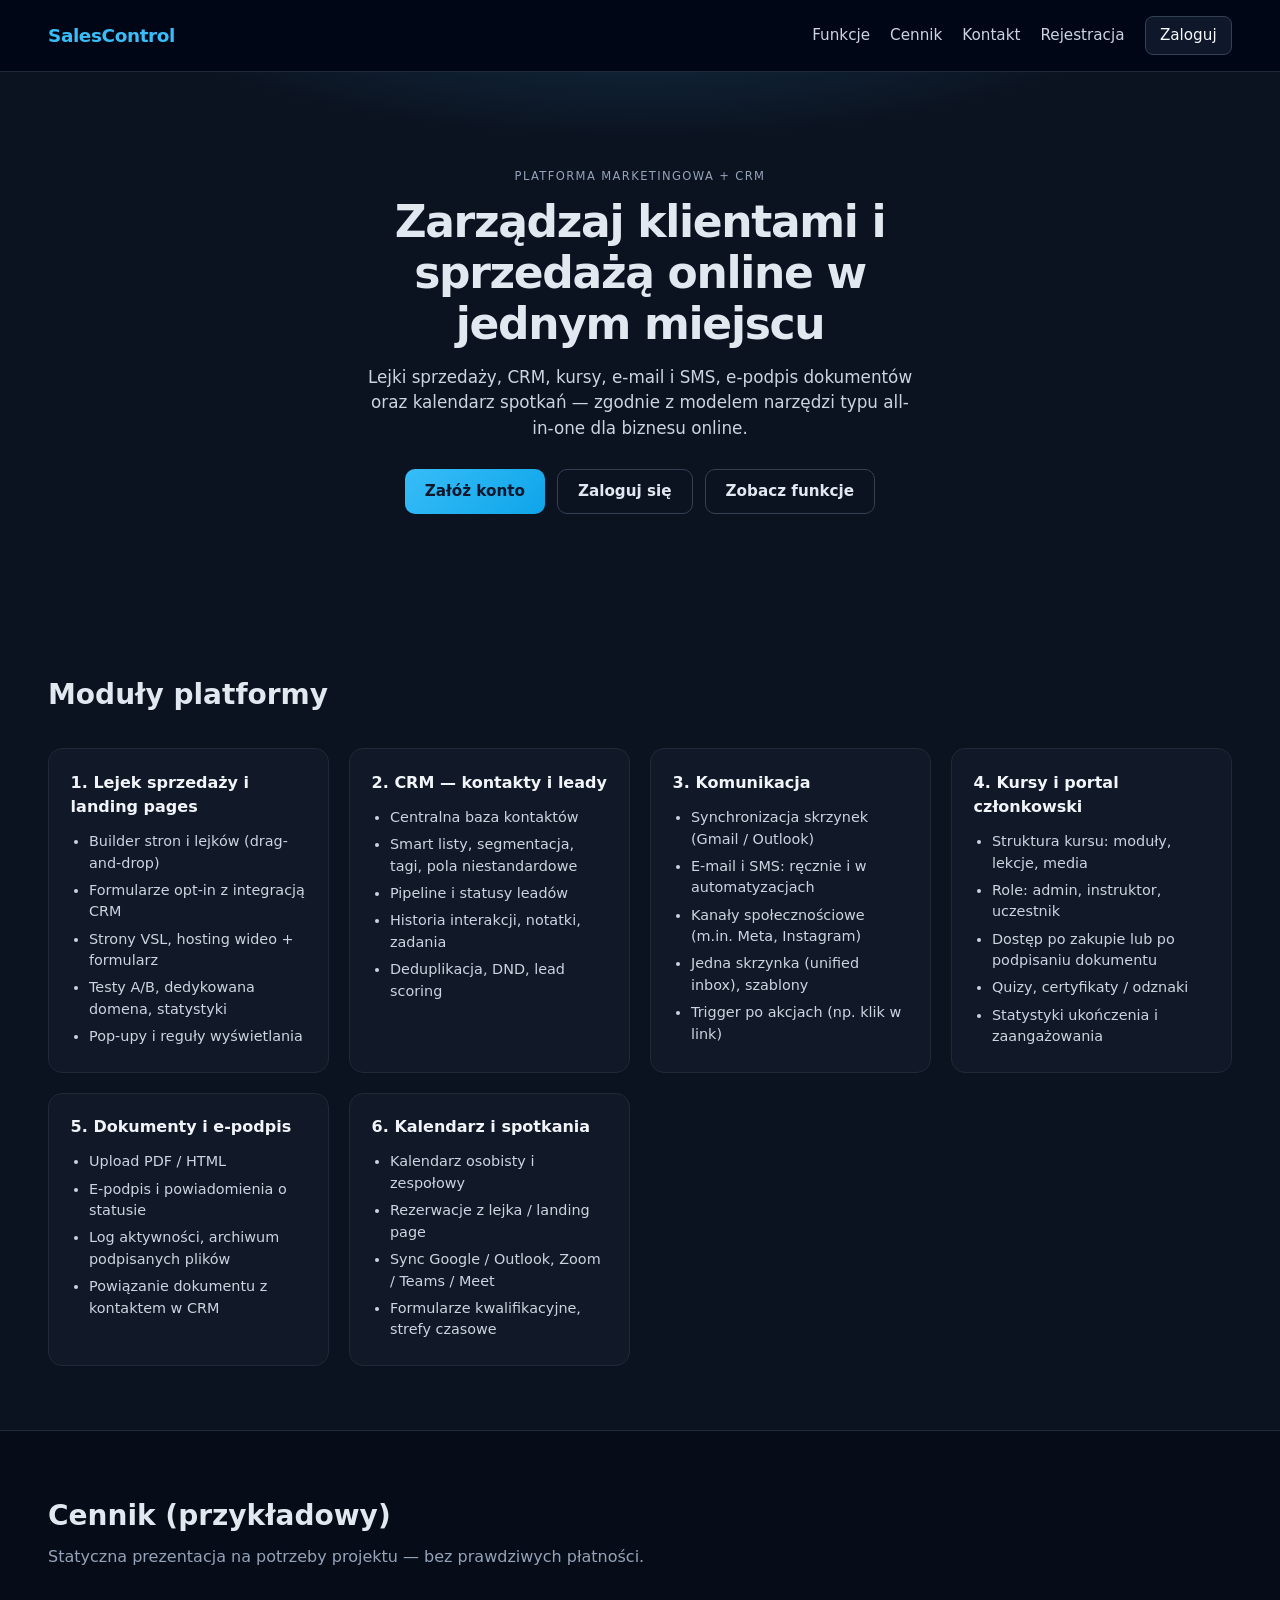
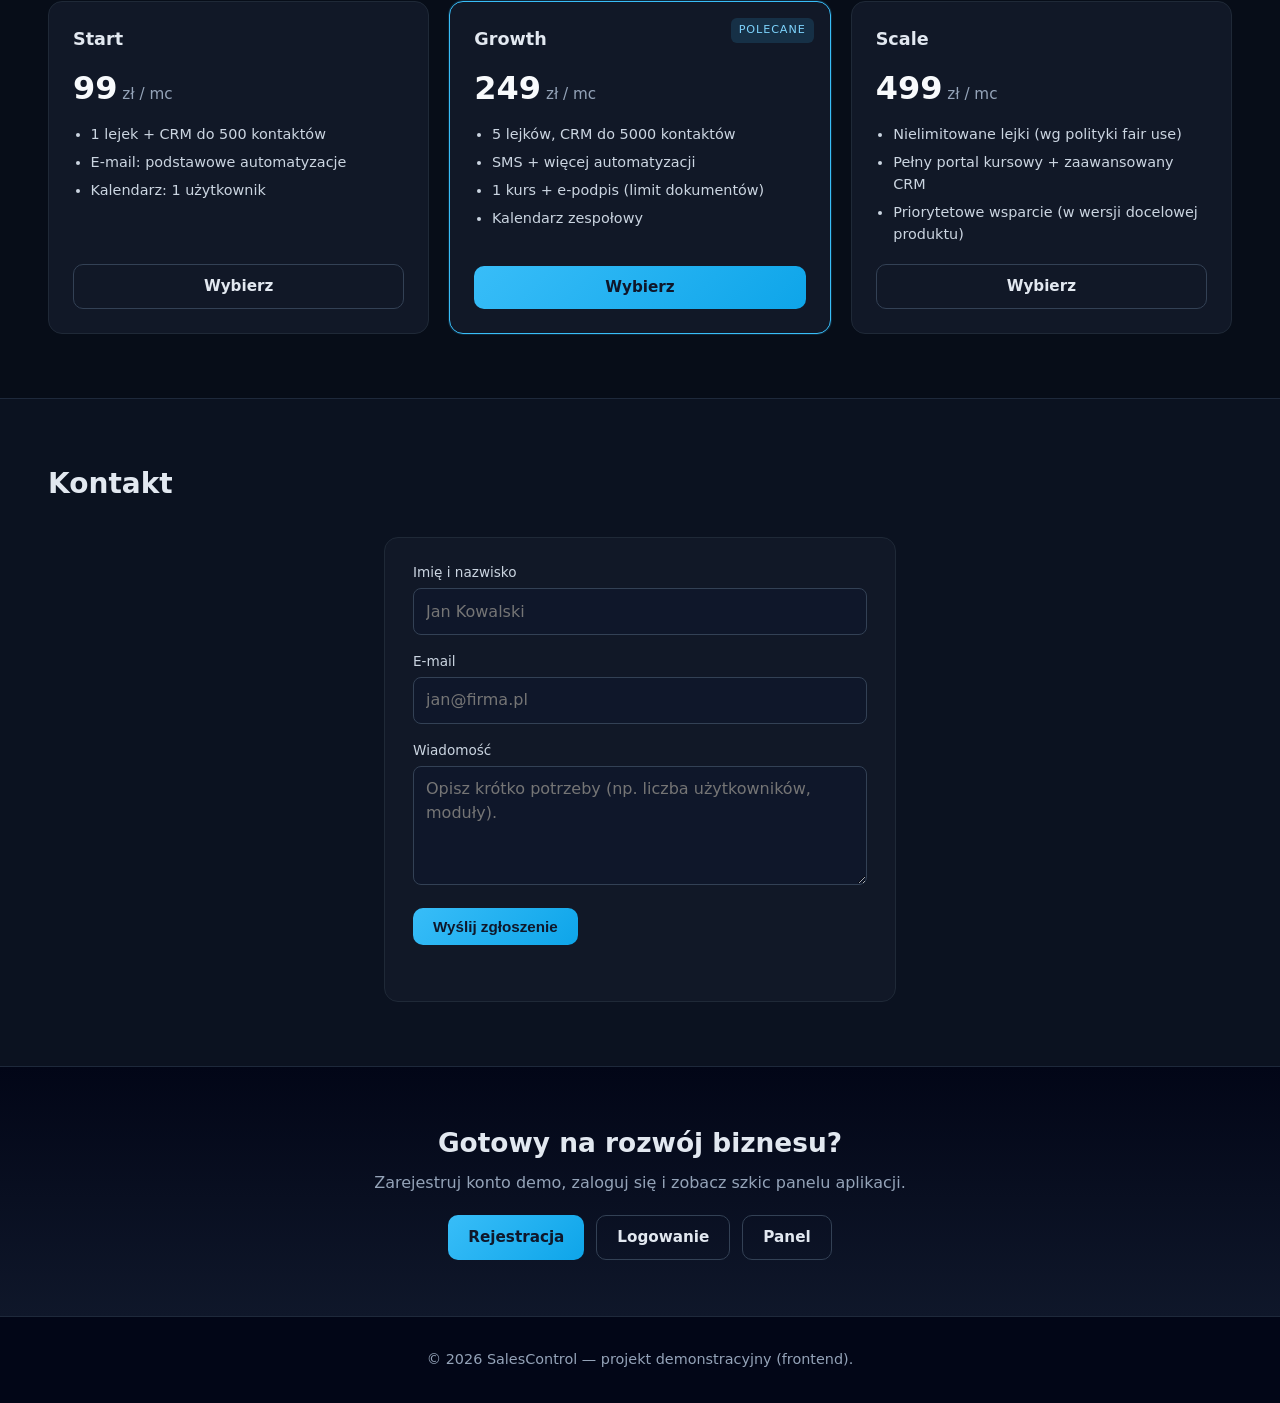
==== index.html @ 052ba9f8 "Add files via upload" ====
<!DOCTYPE html>
<html lang="pl">
<head>
    <meta charset="UTF-8">
    <title>SalesControl — platforma dla biznesu online</title>
    <meta name="viewport" content="width=device-width, initial-scale=1.0">
    <meta name="description" content="Lejki sprzedaży, CRM, kursy, komunikacja, e-podpis i kalendarz w jednym miejscu.">
    <link rel="stylesheet" href="style.css">
</head>
<body>
    <header class="site-header">
        <a class="logo" href="index.html">SalesControl</a>
        <nav class="site-nav" aria-label="Główne">
            <a href="#funkcje">Funkcje</a>
            <a href="#cennik">Cennik</a>
            <a href="#kontakt">Kontakt</a>
            <a href="rejestracja.html">Rejestracja</a>
            <a class="nav-cta" href="logowanie.html?next=panel-demo.html">Zaloguj</a>
        </nav>
    </header>

    <main>
        <section class="hero" id="top">
            <p class="eyebrow">Platforma marketingowa + CRM</p>
            <h1>Zarządzaj klientami i sprzedażą online w jednym miejscu</h1>
            <p class="lead">Lejki sprzedaży, CRM, kursy, e-mail i SMS, e-podpis dokumentów oraz kalendarz spotkań — zgodnie z modelem narzędzi typu all-in-one dla biznesu online.</p>
            <div class="hero-actions">
                <a class="btn btn-primary" href="rejestracja.html" id="startBtn">Załóż konto</a>
                <a class="btn btn-ghost" href="logowanie.html?next=panel-demo.html">Zaloguj się</a>
                <a class="btn btn-ghost" href="#funkcje">Zobacz funkcje</a>
            </div>
        </section>

        <section class="section" id="funkcje" aria-labelledby="funkcje-heading">
            <div class="section-head">
                <h2 id="funkcje-heading">Moduły platformy</h2>
                
            </div>
            <div class="feature-grid">
                <article class="feature-card">
                    <h3>1. Lejek sprzedaży i landing pages</h3>
                    <ul>
                        <li>Builder stron i lejków (drag-and-drop)</li>
                        <li>Formularze opt-in z integracją CRM</li>
                        <li>Strony VSL, hosting wideo + formularz</li>
                        <li>Testy A/B, dedykowana domena, statystyki</li>
                        <li>Pop-upy i reguły wyświetlania</li>
                    </ul>
                </article>
                <article class="feature-card">
                    <h3>2. CRM — kontakty i leady</h3>
                    <ul>
                        <li>Centralna baza kontaktów</li>
                        <li>Smart listy, segmentacja, tagi, pola niestandardowe</li>
                        <li>Pipeline i statusy leadów</li>
                        <li>Historia interakcji, notatki, zadania</li>
                        <li>Deduplikacja, DND, lead scoring</li>
                    </ul>
                </article>
                <article class="feature-card">
                    <h3>3. Komunikacja</h3>
                    <ul>
                        <li>Synchronizacja skrzynek (Gmail / Outlook)</li>
                        <li>E-mail i SMS: ręcznie i w automatyzacjach</li>
                        <li>Kanały społecznościowe (m.in. Meta, Instagram)</li>
                        <li>Jedna skrzynka (unified inbox), szablony</li>
                        <li>Trigger po akcjach (np. klik w link)</li>
                    </ul>
                </article>
                <article class="feature-card">
                    <h3>4. Kursy i portal członkowski</h3>
                    <ul>
                        <li>Struktura kursu: moduły, lekcje, media</li>
                        <li>Role: admin, instruktor, uczestnik</li>
                        <li>Dostęp po zakupie lub po podpisaniu dokumentu</li>
                        <li>Quizy, certyfikaty / odznaki</li>
                        <li>Statystyki ukończenia i zaangażowania</li>
                    </ul>
                </article>
                <article class="feature-card">
                    <h3>5. Dokumenty i e-podpis</h3>
                    <ul>
                        <li>Upload PDF / HTML</li>
                        <li>E-podpis i powiadomienia o statusie</li>
                        <li>Log aktywności, archiwum podpisanych plików</li>
                        <li>Powiązanie dokumentu z kontaktem w CRM</li>
                    </ul>
                </article>
                <article class="feature-card">
                    <h3>6. Kalendarz i spotkania</h3>
                    <ul>
                        <li>Kalendarz osobisty i zespołowy</li>
                        <li>Rezerwacje z lejka / landing page</li>
                        <li>Sync Google / Outlook, Zoom / Teams / Meet</li>
                        <li>Formularze kwalifikacyjne, strefy czasowe</li>
                    </ul>
                </article>
            </div>
        </section>

        <section class="section section-alt" id="cennik" aria-labelledby="cennik-heading">
            <div class="section-head">
                <h2 id="cennik-heading">Cennik (przykładowy)</h2>
                <p class="section-sub">Statyczna prezentacja na potrzeby projektu — bez prawdziwych płatności.</p>
            </div>
            <div class="pricing-grid">
                <article class="price-card">
                    <h3>Start</h3>
                    <p class="price"><span class="amount">99</span> zł / mc</p>
                    <ul>
                        <li>1 lejek + CRM do 500 kontaktów</li>
                        <li>E-mail: podstawowe automatyzacje</li>
                        <li>Kalendarz: 1 użytkownik</li>
                    </ul>
                    <a class="btn btn-ghost btn-block" href="#kontakt">Wybierz</a>
                </article>
                <article class="price-card price-card-featured">
                    <p class="badge">Polecane</p>
                    <h3>Growth</h3>
                    <p class="price"><span class="amount">249</span> zł / mc</p>
                    <ul>
                        <li>5 lejków, CRM do 5000 kontaktów</li>
                        <li>SMS + więcej automatyzacji</li>
                        <li>1 kurs + e-podpis (limit dokumentów)</li>
                        <li>Kalendarz zespołowy</li>
                    </ul>
                    <a class="btn btn-primary btn-block" href="#kontakt">Wybierz</a>
                </article>
                <article class="price-card">
                    <h3>Scale</h3>
                    <p class="price"><span class="amount">499</span> zł / mc</p>
                    <ul>
                        <li>Nielimitowane lejki (wg polityki fair use)</li>
                        <li>Pełny portal kursowy + zaawansowany CRM</li>
                        <li>Priorytetowe wsparcie (w wersji docelowej produktu)</li>
                    </ul>
                    <a class="btn btn-ghost btn-block" href="#kontakt">Wybierz</a>
                </article>
            </div>
        </section>

        <section class="section" id="kontakt" aria-labelledby="kontakt-heading">
            <div class="section-head">
                <h2 id="kontakt-heading">Kontakt</h2>
                
            </div>
            <form class="contact-form" id="contactForm" novalidate>
                <div class="form-row">
                    <label for="name">Imię i nazwisko</label>
                    <input type="text" id="name" name="name" autocomplete="name" required placeholder="Jan Kowalski">
                </div>
                <div class="form-row">
                    <label for="email">E-mail</label>
                    <input type="email" id="email" name="email" autocomplete="email" required placeholder="jan@firma.pl">
                </div>
                <div class="form-row">
                    <label for="msg">Wiadomość</label>
                    <textarea id="msg" name="msg" rows="4" required placeholder="Opisz krótko potrzeby (np. liczba użytkowników, moduły)."></textarea>
                </div>
                <button type="submit" class="btn btn-primary" id="registerBtn">Wyślij zgłoszenie</button>
                <p class="form-status" id="formStatus" role="status" aria-live="polite"></p>
            </form>
        </section>

        <section class="cta-band">
            <div class="cta-inner">
                <h2>Gotowy na rozwój biznesu?</h2>
                <p>Zarejestruj konto demo, zaloguj się i zobacz szkic panelu aplikacji.</p>
                <div class="hero-actions">
                    <a class="btn btn-primary" href="rejestracja.html">Rejestracja</a>
                    <a class="btn btn-ghost" href="logowanie.html?next=panel-demo.html">Logowanie</a>
                    <a class="btn btn-ghost" href="panel-demo.html">Panel</a>
                </div>
            </div>
        </section>
    </main>

    <footer class="site-footer">
        <p>© 2026 SalesControl — projekt demonstracyjny (frontend).</p>
        
    </footer>

    <script src="script.js"></script>
</body>
</html>
---- style.css ----
*,
*::before,
*::after {
    box-sizing: border-box;
}

html {
    scroll-behavior: smooth;
}

body {
    margin: 0;
    font-family: system-ui, -apple-system, "Segoe UI", Roboto, Arial, sans-serif;
    background: #0b1220;
    color: #e2e8f0;
    line-height: 1.5;
}

a {
    color: inherit;
}

.site-header {
    display: flex;
    align-items: center;
    justify-content: space-between;
    gap: 1rem;
    flex-wrap: wrap;
    padding: 1rem clamp(1rem, 4vw, 3rem);
    background: rgba(2, 6, 23, 0.92);
    border-bottom: 1px solid #1e293b;
    position: sticky;
    top: 0;
    z-index: 10;
    backdrop-filter: blur(8px);
}

.logo {
    font-weight: 800;
    font-size: 1.15rem;
    letter-spacing: -0.02em;
    color: #38bdf8;
    text-decoration: none;
}

.logo-sm {
    font-size: 1rem;
}

.site-nav {
    display: flex;
    flex-wrap: wrap;
    align-items: center;
    gap: 0.5rem 1.25rem;
}

.site-nav a {
    color: #cbd5e1;
    text-decoration: none;
    font-size: 0.95rem;
}

.site-nav a:hover {
    color: #38bdf8;
}

.nav-cta {
    padding: 0.45rem 0.9rem;
    border-radius: 8px;
    background: #0f172a;
    border: 1px solid #334155;
    color: #f8fafc !important;
}

.nav-cta:hover {
    border-color: #38bdf8;
    color: #38bdf8 !important;
}

.hero {
    text-align: center;
    padding: clamp(3rem, 10vw, 6rem) clamp(1rem, 4vw, 2rem);
    background: radial-gradient(ellipse 80% 60% at 50% -20%, rgba(56, 189, 248, 0.22), transparent 55%);
}

.eyebrow {
    text-transform: uppercase;
    letter-spacing: 0.12em;
    font-size: 0.72rem;
    color: #94a3b8;
    margin: 0 0 0.75rem;
}

.hero h1 {
    margin: 0 auto 1rem;
    max-width: 18ch;
    font-size: clamp(1.85rem, 4.5vw, 2.75rem);
    line-height: 1.15;
    letter-spacing: -0.03em;
}

.lead {
    margin: 0 auto 1.75rem;
    max-width: 52ch;
    font-size: 1.05rem;
    color: #cbd5e1;
}

.hero-actions {
    display: flex;
    flex-wrap: wrap;
    gap: 0.75rem;
    justify-content: center;
}

.btn {
    display: inline-flex;
    align-items: center;
    justify-content: center;
    padding: 0.65rem 1.25rem;
    border-radius: 10px;
    font-weight: 600;
    font-size: 0.95rem;
    cursor: pointer;
    border: none;
    text-decoration: none;
    transition: background 0.2s, color 0.2s, border-color 0.2s, transform 0.15s;
}

.btn:active {
    transform: translateY(1px);
}

.btn-primary {
    background: linear-gradient(135deg, #38bdf8, #0ea5e9);
    color: #0f172a;
}

.btn-primary:hover {
    filter: brightness(1.06);
}

.btn-ghost {
    background: transparent;
    color: #e2e8f0;
    border: 1px solid #334155;
}

.btn-ghost:hover {
    border-color: #38bdf8;
    color: #38bdf8;
}

.btn-block {
    width: 100%;
    margin-top: auto;
}

.btn-sm {
    padding: 0.4rem 0.75rem;
    font-size: 0.85rem;
}

.section {
    padding: clamp(2.5rem, 6vw, 4rem) clamp(1rem, 4vw, 3rem);
}

.section-alt {
    background: #070d18;
    border-top: 1px solid #1e293b;
    border-bottom: 1px solid #1e293b;
}

.section-head {
    max-width: 60ch;
    margin-bottom: 2rem;
}

.section-head h2 {
    margin: 0 0 0.5rem;
    font-size: clamp(1.35rem, 3vw, 1.75rem);
}

.section-sub {
    margin: 0;
    color: #94a3b8;
}

.feature-grid {
    display: grid;
    grid-template-columns: repeat(auto-fit, minmax(280px, 1fr));
    gap: 1.25rem;
}

.feature-card {
    background: #111827;
    border: 1px solid #1f2937;
    border-radius: 14px;
    padding: 1.35rem 1.35rem 1.15rem;
    transition: border-color 0.2s, transform 0.2s;
}

.feature-card:hover {
    border-color: #334155;
    transform: translateY(-2px);
}

.feature-card h3 {
    margin: 0 0 0.75rem;
    font-size: 1rem;
    color: #f1f5f9;
}

.feature-card ul {
    margin: 0;
    padding-left: 1.15rem;
    color: #cbd5e1;
    font-size: 0.9rem;
}

.feature-card li {
    margin-bottom: 0.35rem;
}

.pricing-grid {
    display: grid;
    grid-template-columns: repeat(auto-fit, minmax(240px, 1fr));
    gap: 1.25rem;
    align-items: stretch;
}

.price-card {
    background: #111827;
    border: 1px solid #1f2937;
    border-radius: 14px;
    padding: 1.5rem;
    display: flex;
    flex-direction: column;
    gap: 0.75rem;
    position: relative;
}

.price-card h3 {
    margin: 0;
    font-size: 1.1rem;
}

.price-card-featured {
    border-color: #38bdf8;
    box-shadow: 0 0 0 1px rgba(56, 189, 248, 0.15);
}

.badge {
    position: absolute;
    top: 1rem;
    right: 1rem;
    margin: 0;
    font-size: 0.7rem;
    text-transform: uppercase;
    letter-spacing: 0.08em;
    background: rgba(56, 189, 248, 0.15);
    color: #7dd3fc;
    padding: 0.25rem 0.5rem;
    border-radius: 6px;
}

.price {
    margin: 0;
    font-size: 0.95rem;
    color: #94a3b8;
}

.price .amount {
    font-size: 2rem;
    font-weight: 800;
    color: #f8fafc;
}

.price-card ul {
    margin: 0;
    padding-left: 1.1rem;
    flex: 1;
    font-size: 0.9rem;
    color: #cbd5e1;
}

.price-card li {
    margin-bottom: 0.4rem;
}

.contact-form {
    max-width: 32rem;
    margin: 0 auto;
    background: #111827;
    border: 1px solid #1f2937;
    border-radius: 14px;
    padding: 1.5rem clamp(1rem, 3vw, 1.75rem);
}

.form-row {
    margin-bottom: 1rem;
}

.form-row label {
    display: block;
    font-size: 0.85rem;
    margin-bottom: 0.35rem;
    color: #cbd5e1;
}

.form-row input,
.form-row textarea {
    width: 100%;
    padding: 0.65rem 0.75rem;
    border-radius: 8px;
    border: 1px solid #334155;
    background: #0f172a;
    color: #f8fafc;
    font: inherit;
}

.form-row input:focus,
.form-row textarea:focus {
    outline: 2px solid #38bdf8;
    outline-offset: 1px;
}

.form-status {
    margin: 0.75rem 0 0;
    min-height: 1.25rem;
    font-size: 0.9rem;
    color: #7dd3fc;
}

.cta-band {
    padding: clamp(2.5rem, 6vw, 3.5rem) clamp(1rem, 4vw, 3rem);
    text-align: center;
    background: linear-gradient(180deg, #020617, #0f172a);
    border-top: 1px solid #1e293b;
}

.cta-inner h2 {
    margin: 0 0 0.5rem;
    font-size: clamp(1.35rem, 3vw, 1.65rem);
}

.cta-inner p {
    margin: 0 0 1.25rem;
    color: #94a3b8;
}

.site-footer {
    text-align: center;
    padding: 1.75rem 1rem;
    background: #020617;
    border-top: 1px solid #1e293b;
    font-size: 0.9rem;
    color: #94a3b8;
}

.site-footer p {
    margin: 0.25rem 0;
}

.footer-note {
    font-size: 0.8rem;
    color: #64748b;
}

/* Panel demo */
.panel-body {
    min-height: 100vh;
}

.app-shell {
    display: grid;
    grid-template-columns: minmax(200px, 240px) 1fr;
    min-height: 100vh;
}

.app-sidebar {
    background: #020617;
    border-right: 1px solid #1e293b;
    padding: 1.25rem 1rem;
    display: flex;
    flex-direction: column;
    gap: 1rem;
}

.app-nav {
    display: flex;
    flex-direction: column;
    gap: 0.25rem;
}

.app-nav a {
    text-decoration: none;
    color: #94a3b8;
    padding: 0.5rem 0.65rem;
    border-radius: 8px;
    font-size: 0.9rem;
}

.app-nav a:hover {
    color: #e2e8f0;
    background: #0f172a;
}

.app-nav a.is-active {
    color: #38bdf8;
    background: rgba(56, 189, 248, 0.1);
}

.sidebar-hint {
    margin-top: auto;
    font-size: 0.75rem;
    color: #64748b;
    line-height: 1.4;
}

.app-main {
    display: flex;
    flex-direction: column;
    background: #0b1220;
}

.app-topbar {
    display: flex;
    align-items: center;
    justify-content: space-between;
    gap: 1rem;
    flex-wrap: wrap;
    padding: 1rem 1.25rem;
    border-bottom: 1px solid #1e293b;
    background: rgba(15, 23, 42, 0.6);
    backdrop-filter: blur(6px);
}

.app-title {
    margin: 0;
    font-size: 1.25rem;
}

.topbar-actions {
    display: flex;
    align-items: center;
    gap: 0.75rem;
}

.pill {
    font-size: 0.75rem;
    padding: 0.25rem 0.5rem;
    border-radius: 999px;
    background: #1e293b;
    color: #cbd5e1;
}

.app-content {
    padding: 1.25rem clamp(1rem, 3vw, 2rem);
    flex: 1;
}

.widgets {
    display: grid;
    grid-template-columns: repeat(auto-fit, minmax(180px, 1fr));
    gap: 1rem;
    margin-bottom: 1.75rem;
}

.widget {
    background: #111827;
    border: 1px solid #1f2937;
    border-radius: 12px;
    padding: 1rem 1.1rem;
}

.widget h2 {
    margin: 0 0 0.35rem;
    font-size: 0.85rem;
    font-weight: 600;
    color: #94a3b8;
}

.widget-stat {
    margin: 0;
    font-size: 1.75rem;
    font-weight: 800;
    color: #f8fafc;
}

.widget-caption {
    margin: 0.25rem 0 0;
    font-size: 0.8rem;
    color: #64748b;
}

.panel-section h2 {
    margin: 0 0 0.75rem;
    font-size: 1rem;
}

.activity-list {
    margin: 0;
    padding-left: 1.2rem;
    color: #cbd5e1;
    font-size: 0.9rem;
}

.activity-list li {
    margin-bottom: 0.5rem;
}

.panel-intro {
    margin: 0 0 1rem;
    color: #94a3b8;
    font-size: 0.9rem;
    max-width: 60ch;
}

.panel-actions {
    margin: 1rem 0 0;
}

.muted {
    color: #64748b;
    font-weight: 400;
    font-size: 0.85em;
}

.table-wrap {
    overflow-x: auto;
    border: 1px solid #1f2937;
    border-radius: 12px;
}

.data-table {
    width: 100%;
    border-collapse: collapse;
    font-size: 0.9rem;
}

.data-table th,
.data-table td {
    padding: 0.65rem 0.85rem;
    text-align: left;
    border-bottom: 1px solid #1f2937;
}

.data-table th {
    background: #0f172a;
    color: #94a3b8;
    font-weight: 600;
    font-size: 0.8rem;
    text-transform: uppercase;
    letter-spacing: 0.04em;
}

.data-table tbody tr:last-child td {
    border-bottom: none;
}

.data-table tbody tr:hover td {
    background: rgba(15, 23, 42, 0.5);
}

.tag {
    display: inline-block;
    font-size: 0.72rem;
    font-weight: 600;
    padding: 0.2rem 0.45rem;
    border-radius: 6px;
    text-transform: uppercase;
    letter-spacing: 0.03em;
}

.tag-live {
    background: rgba(34, 197, 94, 0.15);
    color: #86efac;
}

.tag-draft {
    background: rgba(148, 163, 184, 0.15);
    color: #cbd5e1;
}

.tag-ok {
    background: rgba(56, 189, 248, 0.12);
    color: #7dd3fc;
}

.tag-wait {
    background: rgba(251, 191, 36, 0.12);
    color: #fcd34d;
}

.inbox-list {
    list-style: none;
    margin: 0;
    padding: 0;
    border: 1px solid #1f2937;
    border-radius: 12px;
    overflow: hidden;
}

.inbox-item {
    padding: 0.85rem 1rem;
    border-bottom: 1px solid #1f2937;
    background: #111827;
    font-size: 0.9rem;
}

.inbox-item:last-child {
    border-bottom: none;
}

.inbox-channel {
    display: inline-block;
    min-width: 5.5rem;
    font-size: 0.72rem;
    font-weight: 600;
    text-transform: uppercase;
    letter-spacing: 0.05em;
    color: #64748b;
    margin-right: 0.35rem;
}

.course-cards {
    display: grid;
    grid-template-columns: repeat(auto-fit, minmax(220px, 1fr));
    gap: 1rem;
}

.course-card {
    background: #111827;
    border: 1px solid #1f2937;
    border-radius: 12px;
    padding: 1rem 1.1rem;
}

.course-card h3 {
    margin: 0 0 0.35rem;
    font-size: 1rem;
}

.course-card .muted {
    margin: 0 0 0.65rem;
    display: block;
}

.calendar-agenda {
    max-width: 40rem;
}

@media (max-width: 720px) {
    .app-shell {
        grid-template-columns: 1fr;
    }

    .app-sidebar {
        flex-direction: row;
        flex-wrap: wrap;
        align-items: center;
    }

    .app-nav {
        flex-direction: row;
        flex-wrap: wrap;
        flex: 1;
    }

    .sidebar-hint {
        width: 100%;
        margin-top: 0;
    }
}

/* Logowanie / rejestracja */
.auth-body {
    min-height: 100vh;
    display: flex;
    flex-direction: column;
    background: #0b1220;
}

.auth-header {
    display: flex;
    align-items: center;
    justify-content: space-between;
    flex-wrap: wrap;
    gap: 0.75rem;
    padding: 1rem clamp(1rem, 4vw, 2rem);
    background: rgba(2, 6, 23, 0.92);
    border-bottom: 1px solid #1e293b;
}

.auth-back {
    color: #94a3b8;
    text-decoration: none;
    font-size: 0.9rem;
}

.auth-back:hover {
    color: #38bdf8;
}

.auth-main {
    flex: 1;
    display: flex;
    align-items: center;
    justify-content: center;
    padding: 2rem clamp(1rem, 4vw, 2rem);
}

.auth-card {
    width: 100%;
    max-width: 420px;
    background: #111827;
    border: 1px solid #1f2937;
    border-radius: 14px;
    padding: clamp(1.25rem, 4vw, 2rem);
}

.auth-title {
    margin: 0 0 0.5rem;
    font-size: 1.5rem;
}

.auth-lead {
    margin: 0 0 1.25rem;
    font-size: 0.85rem;
    color: #94a3b8;
    line-height: 1.45;
}

.auth-form .form-row:last-of-type {
    margin-bottom: 0.5rem;
}

.auth-footer-line {
    margin: 1.25rem 0 0;
    font-size: 0.9rem;
    color: #94a3b8;
    text-align: center;
}

.auth-footer-line a {
    color: #38bdf8;
    text-decoration: none;
}

.auth-footer-line a:hover {
    text-decoration: underline;
}

#logoutBtn {
    font: inherit;
}
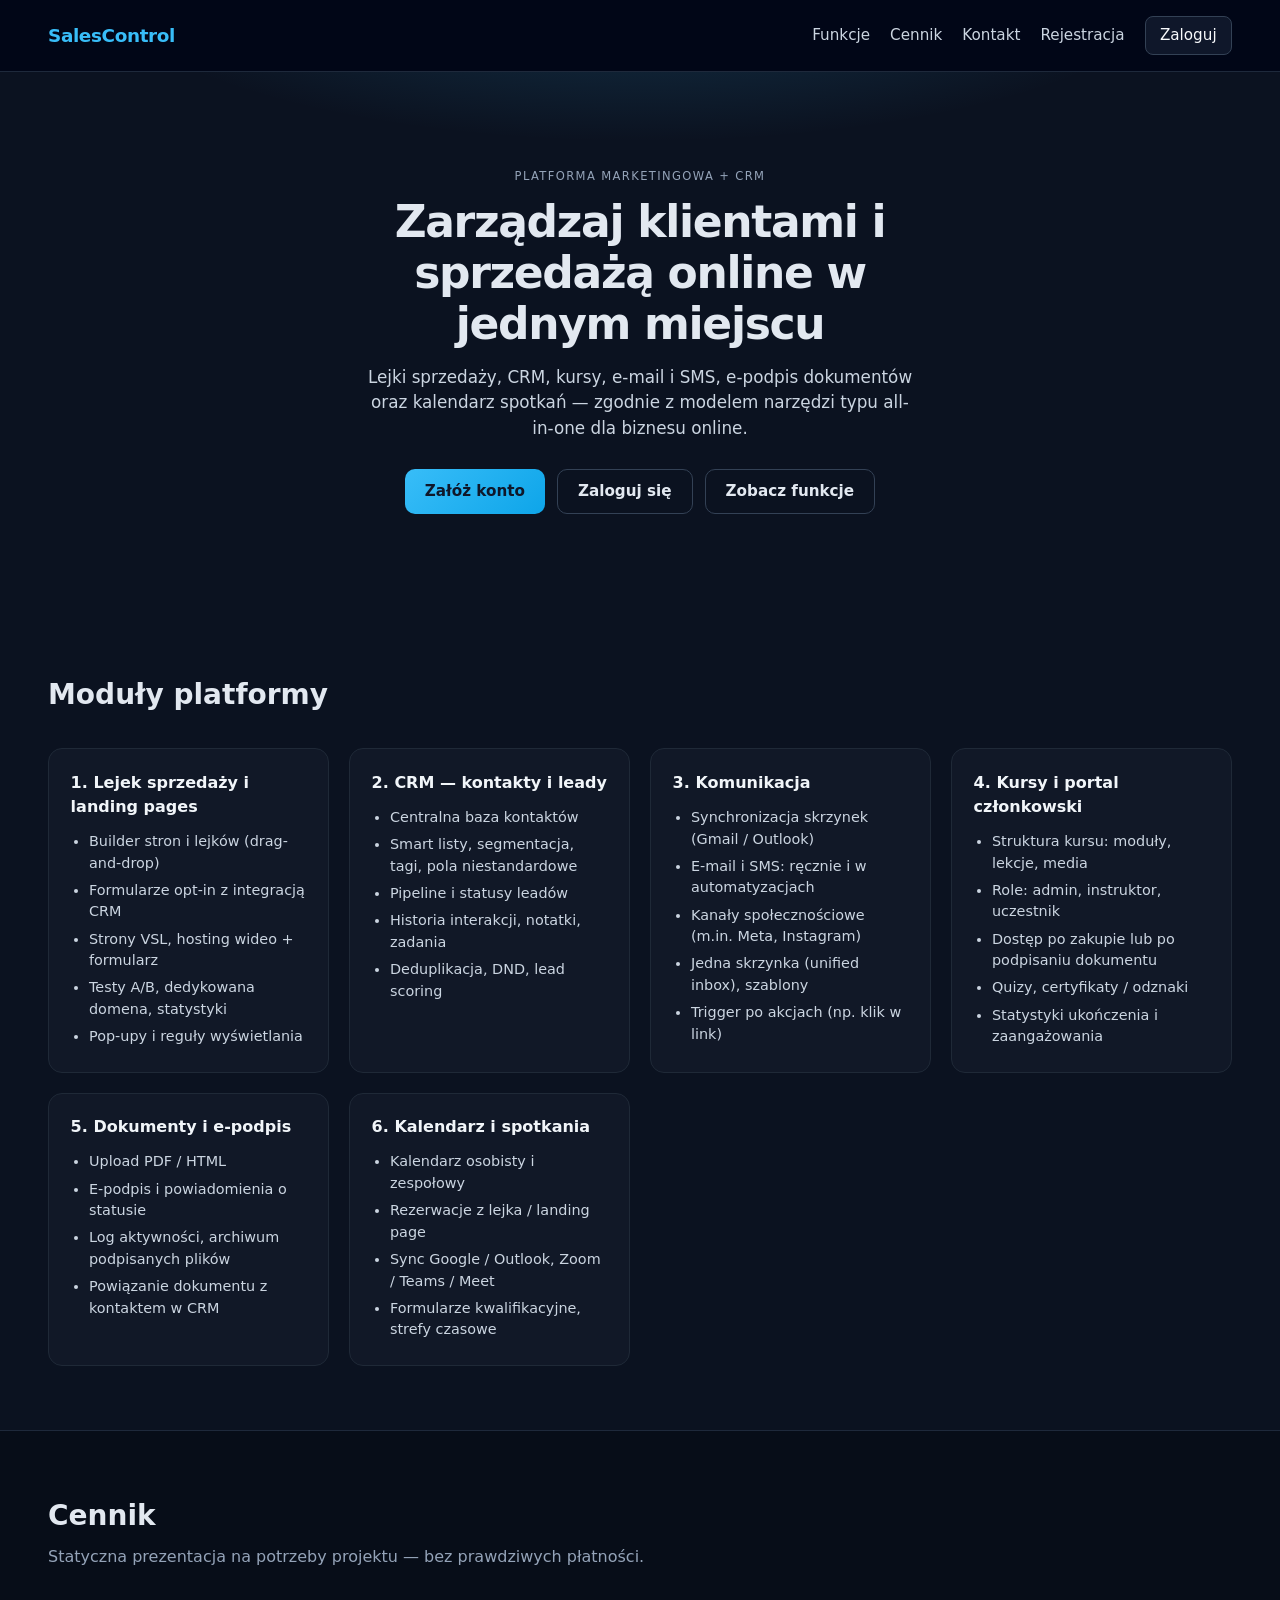
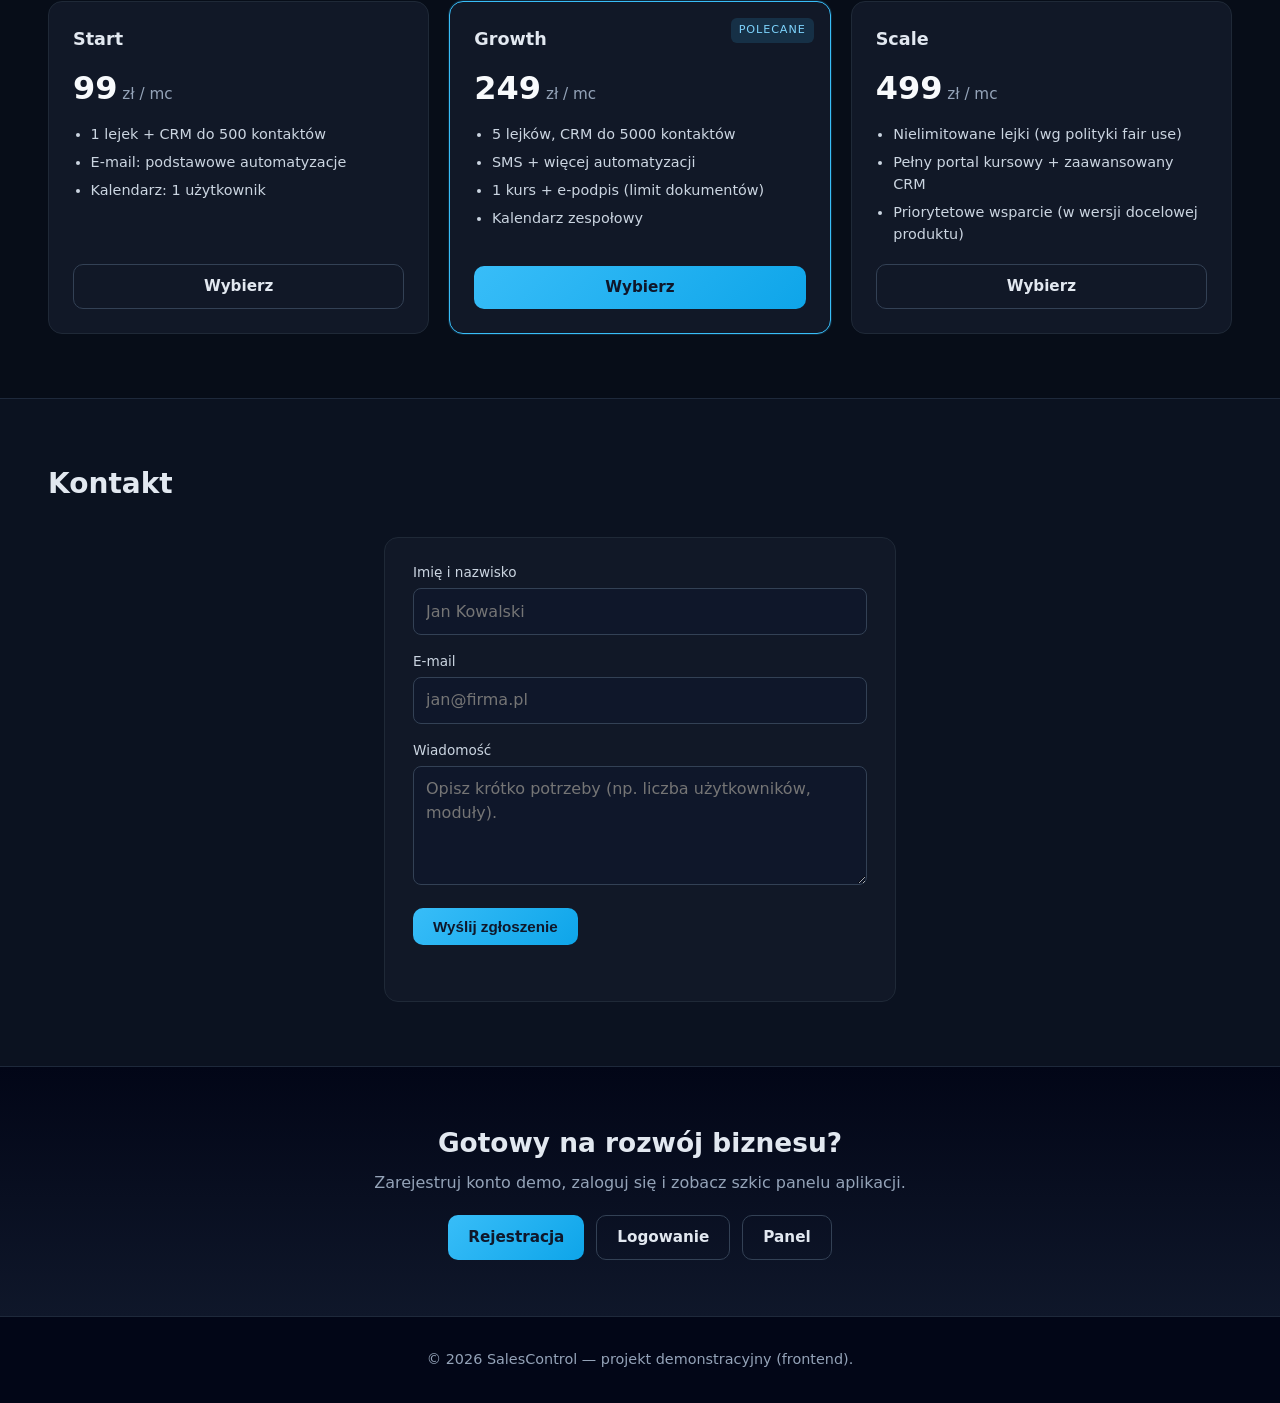
==== commit 566c4bcb: "Add files via upload" ====
--- a/index.html
+++ b/index.html
@@ -1,185 +1,188 @@
-<!DOCTYPE html>
-<html lang="pl">
-<head>
-    <meta charset="UTF-8">
-    <title>SalesControl — platforma dla biznesu online</title>
-    <meta name="viewport" content="width=device-width, initial-scale=1.0">
-    <meta name="description" content="Lejki sprzedaży, CRM, kursy, komunikacja, e-podpis i kalendarz w jednym miejscu.">
-    <link rel="stylesheet" href="style.css">
-</head>
-<body>
-    <header class="site-header">
-        <a class="logo" href="index.html">SalesControl</a>
-        <nav class="site-nav" aria-label="Główne">
-            <a href="#funkcje">Funkcje</a>
-            <a href="#cennik">Cennik</a>
-            <a href="#kontakt">Kontakt</a>
-            <a href="rejestracja.html">Rejestracja</a>
-            <a class="nav-cta" href="logowanie.html?next=panel-demo.html">Zaloguj</a>
-        </nav>
-    </header>
-
-    <main>
-        <section class="hero" id="top">
-            <p class="eyebrow">Platforma marketingowa + CRM</p>
-            <h1>Zarządzaj klientami i sprzedażą online w jednym miejscu</h1>
-            <p class="lead">Lejki sprzedaży, CRM, kursy, e-mail i SMS, e-podpis dokumentów oraz kalendarz spotkań — zgodnie z modelem narzędzi typu all-in-one dla biznesu online.</p>
-            <div class="hero-actions">
-                <a class="btn btn-primary" href="rejestracja.html" id="startBtn">Załóż konto</a>
-                <a class="btn btn-ghost" href="logowanie.html?next=panel-demo.html">Zaloguj się</a>
-                <a class="btn btn-ghost" href="#funkcje">Zobacz funkcje</a>
-            </div>
-        </section>
-
-        <section class="section" id="funkcje" aria-labelledby="funkcje-heading">
-            <div class="section-head">
-                <h2 id="funkcje-heading">Moduły platformy</h2>
-                
-            </div>
-            <div class="feature-grid">
-                <article class="feature-card">
-                    <h3>1. Lejek sprzedaży i landing pages</h3>
-                    <ul>
-                        <li>Builder stron i lejków (drag-and-drop)</li>
-                        <li>Formularze opt-in z integracją CRM</li>
-                        <li>Strony VSL, hosting wideo + formularz</li>
-                        <li>Testy A/B, dedykowana domena, statystyki</li>
-                        <li>Pop-upy i reguły wyświetlania</li>
-                    </ul>
-                </article>
-                <article class="feature-card">
-                    <h3>2. CRM — kontakty i leady</h3>
-                    <ul>
-                        <li>Centralna baza kontaktów</li>
-                        <li>Smart listy, segmentacja, tagi, pola niestandardowe</li>
-                        <li>Pipeline i statusy leadów</li>
-                        <li>Historia interakcji, notatki, zadania</li>
-                        <li>Deduplikacja, DND, lead scoring</li>
-                    </ul>
-                </article>
-                <article class="feature-card">
-                    <h3>3. Komunikacja</h3>
-                    <ul>
-                        <li>Synchronizacja skrzynek (Gmail / Outlook)</li>
-                        <li>E-mail i SMS: ręcznie i w automatyzacjach</li>
-                        <li>Kanały społecznościowe (m.in. Meta, Instagram)</li>
-                        <li>Jedna skrzynka (unified inbox), szablony</li>
-                        <li>Trigger po akcjach (np. klik w link)</li>
-                    </ul>
-                </article>
-                <article class="feature-card">
-                    <h3>4. Kursy i portal członkowski</h3>
-                    <ul>
-                        <li>Struktura kursu: moduły, lekcje, media</li>
-                        <li>Role: admin, instruktor, uczestnik</li>
-                        <li>Dostęp po zakupie lub po podpisaniu dokumentu</li>
-                        <li>Quizy, certyfikaty / odznaki</li>
-                        <li>Statystyki ukończenia i zaangażowania</li>
-                    </ul>
-                </article>
-                <article class="feature-card">
-                    <h3>5. Dokumenty i e-podpis</h3>
-                    <ul>
-                        <li>Upload PDF / HTML</li>
-                        <li>E-podpis i powiadomienia o statusie</li>
-                        <li>Log aktywności, archiwum podpisanych plików</li>
-                        <li>Powiązanie dokumentu z kontaktem w CRM</li>
-                    </ul>
-                </article>
-                <article class="feature-card">
-                    <h3>6. Kalendarz i spotkania</h3>
-                    <ul>
-                        <li>Kalendarz osobisty i zespołowy</li>
-                        <li>Rezerwacje z lejka / landing page</li>
-                        <li>Sync Google / Outlook, Zoom / Teams / Meet</li>
-                        <li>Formularze kwalifikacyjne, strefy czasowe</li>
-                    </ul>
-                </article>
-            </div>
-        </section>
-
-        <section class="section section-alt" id="cennik" aria-labelledby="cennik-heading">
-            <div class="section-head">
-                <h2 id="cennik-heading">Cennik (przykładowy)</h2>
-                <p class="section-sub">Statyczna prezentacja na potrzeby projektu — bez prawdziwych płatności.</p>
-            </div>
-            <div class="pricing-grid">
-                <article class="price-card">
-                    <h3>Start</h3>
-                    <p class="price"><span class="amount">99</span> zł / mc</p>
-                    <ul>
-                        <li>1 lejek + CRM do 500 kontaktów</li>
-                        <li>E-mail: podstawowe automatyzacje</li>
-                        <li>Kalendarz: 1 użytkownik</li>
-                    </ul>
-                    <a class="btn btn-ghost btn-block" href="#kontakt">Wybierz</a>
-                </article>
-                <article class="price-card price-card-featured">
-                    <p class="badge">Polecane</p>
-                    <h3>Growth</h3>
-                    <p class="price"><span class="amount">249</span> zł / mc</p>
-                    <ul>
-                        <li>5 lejków, CRM do 5000 kontaktów</li>
-                        <li>SMS + więcej automatyzacji</li>
-                        <li>1 kurs + e-podpis (limit dokumentów)</li>
-                        <li>Kalendarz zespołowy</li>
-                    </ul>
-                    <a class="btn btn-primary btn-block" href="#kontakt">Wybierz</a>
-                </article>
-                <article class="price-card">
-                    <h3>Scale</h3>
-                    <p class="price"><span class="amount">499</span> zł / mc</p>
-                    <ul>
-                        <li>Nielimitowane lejki (wg polityki fair use)</li>
-                        <li>Pełny portal kursowy + zaawansowany CRM</li>
-                        <li>Priorytetowe wsparcie (w wersji docelowej produktu)</li>
-                    </ul>
-                    <a class="btn btn-ghost btn-block" href="#kontakt">Wybierz</a>
-                </article>
-            </div>
-        </section>
-
-        <section class="section" id="kontakt" aria-labelledby="kontakt-heading">
-            <div class="section-head">
-                <h2 id="kontakt-heading">Kontakt</h2>
-                
-            </div>
-            <form class="contact-form" id="contactForm" novalidate>
-                <div class="form-row">
-                    <label for="name">Imię i nazwisko</label>
-                    <input type="text" id="name" name="name" autocomplete="name" required placeholder="Jan Kowalski">
-                </div>
-                <div class="form-row">
-                    <label for="email">E-mail</label>
-                    <input type="email" id="email" name="email" autocomplete="email" required placeholder="jan@firma.pl">
-                </div>
-                <div class="form-row">
-                    <label for="msg">Wiadomość</label>
-                    <textarea id="msg" name="msg" rows="4" required placeholder="Opisz krótko potrzeby (np. liczba użytkowników, moduły)."></textarea>
-                </div>
-                <button type="submit" class="btn btn-primary" id="registerBtn">Wyślij zgłoszenie</button>
-                <p class="form-status" id="formStatus" role="status" aria-live="polite"></p>
-            </form>
-        </section>
-
-        <section class="cta-band">
-            <div class="cta-inner">
-                <h2>Gotowy na rozwój biznesu?</h2>
-                <p>Zarejestruj konto demo, zaloguj się i zobacz szkic panelu aplikacji.</p>
-                <div class="hero-actions">
-                    <a class="btn btn-primary" href="rejestracja.html">Rejestracja</a>
-                    <a class="btn btn-ghost" href="logowanie.html?next=panel-demo.html">Logowanie</a>
-                    <a class="btn btn-ghost" href="panel-demo.html">Panel</a>
-                </div>
-            </div>
-        </section>
-    </main>
-
-    <footer class="site-footer">
-        <p>© 2026 SalesControl — projekt demonstracyjny (frontend).</p>
-        
-    </footer>
-
-    <script src="script.js"></script>
-</body>
-</html>
+<!DOCTYPE html>
+<html lang="pl">
+<head>
+    <meta charset="UTF-8">
+    <title>SalesControl — platforma dla biznesu online</title>
+    <meta name="viewport" content="width=device-width, initial-scale=1.0">
+    <meta name="description" content="Lejki sprzedaży, CRM, kursy, komunikacja, e-podpis i kalendarz w jednym miejscu.">
+    <link rel="stylesheet" href="style.css">
+</head>
+<body>
+    <header class="site-header">
+        <a class="logo" href="index.html">SalesControl</a>
+        <nav class="site-nav" aria-label="Główne">
+            <a href="#funkcje">Funkcje</a>
+            <a href="#cennik">Cennik</a>
+            <a href="#kontakt">Kontakt</a>
+            <a href="rejestracja.html" id="navRegisterLink">Rejestracja</a>
+            <a class="nav-cta" href="logowanie.html?next=panel.html" id="navLoginLink">Zaloguj</a>
+            <a class="nav-cta" href="panel.html" id="navAppLink" hidden>Panel</a>
+            <a class="nav-cta" href="#" id="navLogoutBtn" hidden>Wyloguj</a>
+        </nav>
+    </header>
+
+    <main>
+        <section class="hero" id="top">
+            <p class="eyebrow">Platforma marketingowa + CRM</p>
+            <h1>Zarządzaj klientami i sprzedażą online w jednym miejscu</h1>
+            <p class="lead">Lejki sprzedaży, CRM, kursy, e-mail i SMS, e-podpis dokumentów oraz kalendarz spotkań — zgodnie z modelem narzędzi typu all-in-one dla biznesu online.</p>
+            <div class="hero-actions">
+                <a class="btn btn-primary" href="rejestracja.html" id="startBtn">Załóż konto</a>
+                <a class="btn btn-ghost" href="logowanie.html?next=panel.html">Zaloguj się</a>
+                <a class="btn btn-ghost" href="#funkcje">Zobacz funkcje</a>
+            </div>
+        </section>
+
+        <section class="section" id="funkcje" aria-labelledby="funkcje-heading">
+            <div class="section-head">
+                <h2 id="funkcje-heading">Moduły platformy</h2>
+                
+            </div>
+            <div class="feature-grid">
+                <article class="feature-card">
+                    <h3>1. Lejek sprzedaży i landing pages</h3>
+                    <ul>
+                        <li>Builder stron i lejków (drag-and-drop)</li>
+                        <li>Formularze opt-in z integracją CRM</li>
+                        <li>Strony VSL, hosting wideo + formularz</li>
+                        <li>Testy A/B, dedykowana domena, statystyki</li>
+                        <li>Pop-upy i reguły wyświetlania</li>
+                    </ul>
+                </article>
+                <article class="feature-card">
+                    <h3>2. CRM — kontakty i leady</h3>
+                    <ul>
+                        <li>Centralna baza kontaktów</li>
+                        <li>Smart listy, segmentacja, tagi, pola niestandardowe</li>
+                        <li>Pipeline i statusy leadów</li>
+                        <li>Historia interakcji, notatki, zadania</li>
+                        <li>Deduplikacja, DND, lead scoring</li>
+                    </ul>
+                </article>
+                <article class="feature-card">
+                    <h3>3. Komunikacja</h3>
+                    <ul>
+                        <li>Synchronizacja skrzynek (Gmail / Outlook)</li>
+                        <li>E-mail i SMS: ręcznie i w automatyzacjach</li>
+                        <li>Kanały społecznościowe (m.in. Meta, Instagram)</li>
+                        <li>Jedna skrzynka (unified inbox), szablony</li>
+                        <li>Trigger po akcjach (np. klik w link)</li>
+                    </ul>
+                </article>
+                <article class="feature-card">
+                    <h3>4. Kursy i portal członkowski</h3>
+                    <ul>
+                        <li>Struktura kursu: moduły, lekcje, media</li>
+                        <li>Role: admin, instruktor, uczestnik</li>
+                        <li>Dostęp po zakupie lub po podpisaniu dokumentu</li>
+                        <li>Quizy, certyfikaty / odznaki</li>
+                        <li>Statystyki ukończenia i zaangażowania</li>
+                    </ul>
+                </article>
+                <article class="feature-card">
+                    <h3>5. Dokumenty i e-podpis</h3>
+                    <ul>
+                        <li>Upload PDF / HTML</li>
+                        <li>E-podpis i powiadomienia o statusie</li>
+                        <li>Log aktywności, archiwum podpisanych plików</li>
+                        <li>Powiązanie dokumentu z kontaktem w CRM</li>
+                    </ul>
+                </article>
+                <article class="feature-card">
+                    <h3>6. Kalendarz i spotkania</h3>
+                    <ul>
+                        <li>Kalendarz osobisty i zespołowy</li>
+                        <li>Rezerwacje z lejka / landing page</li>
+                        <li>Sync Google / Outlook, Zoom / Teams / Meet</li>
+                        <li>Formularze kwalifikacyjne, strefy czasowe</li>
+                    </ul>
+                </article>
+            </div>
+        </section>
+
+        <section class="section section-alt" id="cennik" aria-labelledby="cennik-heading">
+            <div class="section-head">
+                <h2 id="cennik-heading">Cennik </h2>
+                <p class="section-sub">Statyczna prezentacja na potrzeby projektu — bez prawdziwych płatności.</p>
+            </div>
+            <div class="pricing-grid">
+                <article class="price-card">
+                    <h3>Start</h3>
+                    <p class="price"><span class="amount">99</span> zł / mc</p>
+                    <ul>
+                        <li>1 lejek + CRM do 500 kontaktów</li>
+                        <li>E-mail: podstawowe automatyzacje</li>
+                        <li>Kalendarz: 1 użytkownik</li>
+                    </ul>
+                    <a class="btn btn-ghost btn-block" href="#kontakt">Wybierz</a>
+                </article>
+                <article class="price-card price-card-featured">
+                    <p class="badge">Polecane</p>
+                    <h3>Growth</h3>
+                    <p class="price"><span class="amount">249</span> zł / mc</p>
+                    <ul>
+                        <li>5 lejków, CRM do 5000 kontaktów</li>
+                        <li>SMS + więcej automatyzacji</li>
+                        <li>1 kurs + e-podpis (limit dokumentów)</li>
+                        <li>Kalendarz zespołowy</li>
+                    </ul>
+                    <a class="btn btn-primary btn-block" href="#kontakt">Wybierz</a>
+                </article>
+                <article class="price-card">
+                    <h3>Scale</h3>
+                    <p class="price"><span class="amount">499</span> zł / mc</p>
+                    <ul>
+                        <li>Nielimitowane lejki (wg polityki fair use)</li>
+                        <li>Pełny portal kursowy + zaawansowany CRM</li>
+                        <li>Priorytetowe wsparcie (w wersji docelowej produktu)</li>
+                    </ul>
+                    <a class="btn btn-ghost btn-block" href="#kontakt">Wybierz</a>
+                </article>
+            </div>
+        </section>
+
+        <section class="section" id="kontakt" aria-labelledby="kontakt-heading">
+            <div class="section-head">
+                <h2 id="kontakt-heading">Kontakt</h2>
+                
+            </div>
+            <form class="contact-form" id="contactForm" novalidate>
+                <div class="form-row">
+                    <label for="name">Imię i nazwisko</label>
+                    <input type="text" id="name" name="name" autocomplete="name" required placeholder="Jan Kowalski">
+                </div>
+                <div class="form-row">
+                    <label for="email">E-mail</label>
+                    <input type="email" id="email" name="email" autocomplete="email" required placeholder="jan@firma.pl">
+                </div>
+                <div class="form-row">
+                    <label for="msg">Wiadomość</label>
+                    <textarea id="msg" name="msg" rows="4" required placeholder="Opisz krótko potrzeby (np. liczba użytkowników, moduły)."></textarea>
+                </div>
+                <button type="submit" class="btn btn-primary" id="registerBtn">Wyślij zgłoszenie</button>
+                <p class="form-status" id="formStatus" role="status" aria-live="polite"></p>
+            </form>
+        </section>
+
+        <section class="cta-band">
+            <div class="cta-inner">
+                <h2>Gotowy na rozwój biznesu?</h2>
+                <p>Zarejestruj konto demo, zaloguj się i zobacz szkic panelu aplikacji.</p>
+                <div class="hero-actions">
+                    <a class="btn btn-primary" href="rejestracja.html">Rejestracja</a>
+                    <a class="btn btn-ghost" href="logowanie.html?next=panel.html">Logowanie</a>
+                    <a class="btn btn-ghost" href="panel.html">Panel</a>
+                </div>
+            </div>
+        </section>
+    </main>
+
+    <footer class="site-footer">
+        <p>© 2026 SalesControl — projekt demonstracyjny (frontend).</p>
+        
+    </footer>
+
+    <script src="auth.js"></script>
+    <script src="script.js"></script>
+</body>
+</html>
--- a/style.css
+++ b/style.css
@@ -1,757 +1,1202 @@
-*,
-*::before,
-*::after {
-    box-sizing: border-box;
-}
-
-html {
-    scroll-behavior: smooth;
-}
-
-body {
-    margin: 0;
-    font-family: system-ui, -apple-system, "Segoe UI", Roboto, Arial, sans-serif;
-    background: #0b1220;
-    color: #e2e8f0;
-    line-height: 1.5;
-}
-
-a {
-    color: inherit;
-}
-
-.site-header {
-    display: flex;
-    align-items: center;
-    justify-content: space-between;
-    gap: 1rem;
-    flex-wrap: wrap;
-    padding: 1rem clamp(1rem, 4vw, 3rem);
-    background: rgba(2, 6, 23, 0.92);
-    border-bottom: 1px solid #1e293b;
-    position: sticky;
-    top: 0;
-    z-index: 10;
-    backdrop-filter: blur(8px);
-}
-
-.logo {
-    font-weight: 800;
-    font-size: 1.15rem;
-    letter-spacing: -0.02em;
-    color: #38bdf8;
-    text-decoration: none;
-}
-
-.logo-sm {
-    font-size: 1rem;
-}
-
-.site-nav {
-    display: flex;
-    flex-wrap: wrap;
-    align-items: center;
-    gap: 0.5rem 1.25rem;
-}
-
-.site-nav a {
-    color: #cbd5e1;
-    text-decoration: none;
-    font-size: 0.95rem;
-}
-
-.site-nav a:hover {
-    color: #38bdf8;
-}
-
-.nav-cta {
-    padding: 0.45rem 0.9rem;
-    border-radius: 8px;
-    background: #0f172a;
-    border: 1px solid #334155;
-    color: #f8fafc !important;
-}
-
-.nav-cta:hover {
-    border-color: #38bdf8;
-    color: #38bdf8 !important;
-}
-
-.hero {
-    text-align: center;
-    padding: clamp(3rem, 10vw, 6rem) clamp(1rem, 4vw, 2rem);
-    background: radial-gradient(ellipse 80% 60% at 50% -20%, rgba(56, 189, 248, 0.22), transparent 55%);
-}
-
-.eyebrow {
-    text-transform: uppercase;
-    letter-spacing: 0.12em;
-    font-size: 0.72rem;
-    color: #94a3b8;
-    margin: 0 0 0.75rem;
-}
-
-.hero h1 {
-    margin: 0 auto 1rem;
-    max-width: 18ch;
-    font-size: clamp(1.85rem, 4.5vw, 2.75rem);
-    line-height: 1.15;
-    letter-spacing: -0.03em;
-}
-
-.lead {
-    margin: 0 auto 1.75rem;
-    max-width: 52ch;
-    font-size: 1.05rem;
-    color: #cbd5e1;
-}
-
-.hero-actions {
-    display: flex;
-    flex-wrap: wrap;
-    gap: 0.75rem;
-    justify-content: center;
-}
-
-.btn {
-    display: inline-flex;
-    align-items: center;
-    justify-content: center;
-    padding: 0.65rem 1.25rem;
-    border-radius: 10px;
-    font-weight: 600;
-    font-size: 0.95rem;
-    cursor: pointer;
-    border: none;
-    text-decoration: none;
-    transition: background 0.2s, color 0.2s, border-color 0.2s, transform 0.15s;
-}
-
-.btn:active {
-    transform: translateY(1px);
-}
-
-.btn-primary {
-    background: linear-gradient(135deg, #38bdf8, #0ea5e9);
-    color: #0f172a;
-}
-
-.btn-primary:hover {
-    filter: brightness(1.06);
-}
-
-.btn-ghost {
-    background: transparent;
-    color: #e2e8f0;
-    border: 1px solid #334155;
-}
-
-.btn-ghost:hover {
-    border-color: #38bdf8;
-    color: #38bdf8;
-}
-
-.btn-block {
-    width: 100%;
-    margin-top: auto;
-}
-
-.btn-sm {
-    padding: 0.4rem 0.75rem;
-    font-size: 0.85rem;
-}
-
-.section {
-    padding: clamp(2.5rem, 6vw, 4rem) clamp(1rem, 4vw, 3rem);
-}
-
-.section-alt {
-    background: #070d18;
-    border-top: 1px solid #1e293b;
-    border-bottom: 1px solid #1e293b;
-}
-
-.section-head {
-    max-width: 60ch;
-    margin-bottom: 2rem;
-}
-
-.section-head h2 {
-    margin: 0 0 0.5rem;
-    font-size: clamp(1.35rem, 3vw, 1.75rem);
-}
-
-.section-sub {
-    margin: 0;
-    color: #94a3b8;
-}
-
-.feature-grid {
-    display: grid;
-    grid-template-columns: repeat(auto-fit, minmax(280px, 1fr));
-    gap: 1.25rem;
-}
-
-.feature-card {
-    background: #111827;
-    border: 1px solid #1f2937;
-    border-radius: 14px;
-    padding: 1.35rem 1.35rem 1.15rem;
-    transition: border-color 0.2s, transform 0.2s;
-}
-
-.feature-card:hover {
-    border-color: #334155;
-    transform: translateY(-2px);
-}
-
-.feature-card h3 {
-    margin: 0 0 0.75rem;
-    font-size: 1rem;
-    color: #f1f5f9;
-}
-
-.feature-card ul {
-    margin: 0;
-    padding-left: 1.15rem;
-    color: #cbd5e1;
-    font-size: 0.9rem;
-}
-
-.feature-card li {
-    margin-bottom: 0.35rem;
-}
-
-.pricing-grid {
-    display: grid;
-    grid-template-columns: repeat(auto-fit, minmax(240px, 1fr));
-    gap: 1.25rem;
-    align-items: stretch;
-}
-
-.price-card {
-    background: #111827;
-    border: 1px solid #1f2937;
-    border-radius: 14px;
-    padding: 1.5rem;
-    display: flex;
-    flex-direction: column;
-    gap: 0.75rem;
-    position: relative;
-}
-
-.price-card h3 {
-    margin: 0;
-    font-size: 1.1rem;
-}
-
-.price-card-featured {
-    border-color: #38bdf8;
-    box-shadow: 0 0 0 1px rgba(56, 189, 248, 0.15);
-}
-
-.badge {
-    position: absolute;
-    top: 1rem;
-    right: 1rem;
-    margin: 0;
-    font-size: 0.7rem;
-    text-transform: uppercase;
-    letter-spacing: 0.08em;
-    background: rgba(56, 189, 248, 0.15);
-    color: #7dd3fc;
-    padding: 0.25rem 0.5rem;
-    border-radius: 6px;
-}
-
-.price {
-    margin: 0;
-    font-size: 0.95rem;
-    color: #94a3b8;
-}
-
-.price .amount {
-    font-size: 2rem;
-    font-weight: 800;
-    color: #f8fafc;
-}
-
-.price-card ul {
-    margin: 0;
-    padding-left: 1.1rem;
-    flex: 1;
-    font-size: 0.9rem;
-    color: #cbd5e1;
-}
-
-.price-card li {
-    margin-bottom: 0.4rem;
-}
-
-.contact-form {
-    max-width: 32rem;
-    margin: 0 auto;
-    background: #111827;
-    border: 1px solid #1f2937;
-    border-radius: 14px;
-    padding: 1.5rem clamp(1rem, 3vw, 1.75rem);
-}
-
-.form-row {
-    margin-bottom: 1rem;
-}
-
-.form-row label {
-    display: block;
-    font-size: 0.85rem;
-    margin-bottom: 0.35rem;
-    color: #cbd5e1;
-}
-
-.form-row input,
-.form-row textarea {
-    width: 100%;
-    padding: 0.65rem 0.75rem;
-    border-radius: 8px;
-    border: 1px solid #334155;
-    background: #0f172a;
-    color: #f8fafc;
-    font: inherit;
-}
-
-.form-row input:focus,
-.form-row textarea:focus {
-    outline: 2px solid #38bdf8;
-    outline-offset: 1px;
-}
-
-.form-status {
-    margin: 0.75rem 0 0;
-    min-height: 1.25rem;
-    font-size: 0.9rem;
-    color: #7dd3fc;
-}
-
-.cta-band {
-    padding: clamp(2.5rem, 6vw, 3.5rem) clamp(1rem, 4vw, 3rem);
-    text-align: center;
-    background: linear-gradient(180deg, #020617, #0f172a);
-    border-top: 1px solid #1e293b;
-}
-
-.cta-inner h2 {
-    margin: 0 0 0.5rem;
-    font-size: clamp(1.35rem, 3vw, 1.65rem);
-}
-
-.cta-inner p {
-    margin: 0 0 1.25rem;
-    color: #94a3b8;
-}
-
-.site-footer {
-    text-align: center;
-    padding: 1.75rem 1rem;
-    background: #020617;
-    border-top: 1px solid #1e293b;
-    font-size: 0.9rem;
-    color: #94a3b8;
-}
-
-.site-footer p {
-    margin: 0.25rem 0;
-}
-
-.footer-note {
-    font-size: 0.8rem;
-    color: #64748b;
-}
-
-/* Panel demo */
-.panel-body {
-    min-height: 100vh;
-}
-
-.app-shell {
-    display: grid;
-    grid-template-columns: minmax(200px, 240px) 1fr;
-    min-height: 100vh;
-}
-
-.app-sidebar {
-    background: #020617;
-    border-right: 1px solid #1e293b;
-    padding: 1.25rem 1rem;
-    display: flex;
-    flex-direction: column;
-    gap: 1rem;
-}
-
-.app-nav {
-    display: flex;
-    flex-direction: column;
-    gap: 0.25rem;
-}
-
-.app-nav a {
-    text-decoration: none;
-    color: #94a3b8;
-    padding: 0.5rem 0.65rem;
-    border-radius: 8px;
-    font-size: 0.9rem;
-}
-
-.app-nav a:hover {
-    color: #e2e8f0;
-    background: #0f172a;
-}
-
-.app-nav a.is-active {
-    color: #38bdf8;
-    background: rgba(56, 189, 248, 0.1);
-}
-
-.sidebar-hint {
-    margin-top: auto;
-    font-size: 0.75rem;
-    color: #64748b;
-    line-height: 1.4;
-}
-
-.app-main {
-    display: flex;
-    flex-direction: column;
-    background: #0b1220;
-}
-
-.app-topbar {
-    display: flex;
-    align-items: center;
-    justify-content: space-between;
-    gap: 1rem;
-    flex-wrap: wrap;
-    padding: 1rem 1.25rem;
-    border-bottom: 1px solid #1e293b;
-    background: rgba(15, 23, 42, 0.6);
-    backdrop-filter: blur(6px);
-}
-
-.app-title {
-    margin: 0;
-    font-size: 1.25rem;
-}
-
-.topbar-actions {
-    display: flex;
-    align-items: center;
-    gap: 0.75rem;
-}
-
-.pill {
-    font-size: 0.75rem;
-    padding: 0.25rem 0.5rem;
-    border-radius: 999px;
-    background: #1e293b;
-    color: #cbd5e1;
-}
-
-.app-content {
-    padding: 1.25rem clamp(1rem, 3vw, 2rem);
-    flex: 1;
-}
-
-.widgets {
-    display: grid;
-    grid-template-columns: repeat(auto-fit, minmax(180px, 1fr));
-    gap: 1rem;
-    margin-bottom: 1.75rem;
-}
-
-.widget {
-    background: #111827;
-    border: 1px solid #1f2937;
-    border-radius: 12px;
-    padding: 1rem 1.1rem;
-}
-
-.widget h2 {
-    margin: 0 0 0.35rem;
-    font-size: 0.85rem;
-    font-weight: 600;
-    color: #94a3b8;
-}
-
-.widget-stat {
-    margin: 0;
-    font-size: 1.75rem;
-    font-weight: 800;
-    color: #f8fafc;
-}
-
-.widget-caption {
-    margin: 0.25rem 0 0;
-    font-size: 0.8rem;
-    color: #64748b;
-}
-
-.panel-section h2 {
-    margin: 0 0 0.75rem;
-    font-size: 1rem;
-}
-
-.activity-list {
-    margin: 0;
-    padding-left: 1.2rem;
-    color: #cbd5e1;
-    font-size: 0.9rem;
-}
-
-.activity-list li {
-    margin-bottom: 0.5rem;
-}
-
-.panel-intro {
-    margin: 0 0 1rem;
-    color: #94a3b8;
-    font-size: 0.9rem;
-    max-width: 60ch;
-}
-
-.panel-actions {
-    margin: 1rem 0 0;
-}
-
-.muted {
-    color: #64748b;
-    font-weight: 400;
-    font-size: 0.85em;
-}
-
-.table-wrap {
-    overflow-x: auto;
-    border: 1px solid #1f2937;
-    border-radius: 12px;
-}
-
-.data-table {
-    width: 100%;
-    border-collapse: collapse;
-    font-size: 0.9rem;
-}
-
-.data-table th,
-.data-table td {
-    padding: 0.65rem 0.85rem;
-    text-align: left;
-    border-bottom: 1px solid #1f2937;
-}
-
-.data-table th {
-    background: #0f172a;
-    color: #94a3b8;
-    font-weight: 600;
-    font-size: 0.8rem;
-    text-transform: uppercase;
-    letter-spacing: 0.04em;
-}
-
-.data-table tbody tr:last-child td {
-    border-bottom: none;
-}
-
-.data-table tbody tr:hover td {
-    background: rgba(15, 23, 42, 0.5);
-}
-
-.tag {
-    display: inline-block;
-    font-size: 0.72rem;
-    font-weight: 600;
-    padding: 0.2rem 0.45rem;
-    border-radius: 6px;
-    text-transform: uppercase;
-    letter-spacing: 0.03em;
-}
-
-.tag-live {
-    background: rgba(34, 197, 94, 0.15);
-    color: #86efac;
-}
-
-.tag-draft {
-    background: rgba(148, 163, 184, 0.15);
-    color: #cbd5e1;
-}
-
-.tag-ok {
-    background: rgba(56, 189, 248, 0.12);
-    color: #7dd3fc;
-}
-
-.tag-wait {
-    background: rgba(251, 191, 36, 0.12);
-    color: #fcd34d;
-}
-
-.inbox-list {
-    list-style: none;
-    margin: 0;
-    padding: 0;
-    border: 1px solid #1f2937;
-    border-radius: 12px;
-    overflow: hidden;
-}
-
-.inbox-item {
-    padding: 0.85rem 1rem;
-    border-bottom: 1px solid #1f2937;
-    background: #111827;
-    font-size: 0.9rem;
-}
-
-.inbox-item:last-child {
-    border-bottom: none;
-}
-
-.inbox-channel {
-    display: inline-block;
-    min-width: 5.5rem;
-    font-size: 0.72rem;
-    font-weight: 600;
-    text-transform: uppercase;
-    letter-spacing: 0.05em;
-    color: #64748b;
-    margin-right: 0.35rem;
-}
-
-.course-cards {
-    display: grid;
-    grid-template-columns: repeat(auto-fit, minmax(220px, 1fr));
-    gap: 1rem;
-}
-
-.course-card {
-    background: #111827;
-    border: 1px solid #1f2937;
-    border-radius: 12px;
-    padding: 1rem 1.1rem;
-}
-
-.course-card h3 {
-    margin: 0 0 0.35rem;
-    font-size: 1rem;
-}
-
-.course-card .muted {
-    margin: 0 0 0.65rem;
-    display: block;
-}
-
-.calendar-agenda {
-    max-width: 40rem;
-}
-
-@media (max-width: 720px) {
-    .app-shell {
-        grid-template-columns: 1fr;
-    }
-
-    .app-sidebar {
-        flex-direction: row;
-        flex-wrap: wrap;
-        align-items: center;
-    }
-
-    .app-nav {
-        flex-direction: row;
-        flex-wrap: wrap;
-        flex: 1;
-    }
-
-    .sidebar-hint {
-        width: 100%;
-        margin-top: 0;
-    }
-}
-
-/* Logowanie / rejestracja */
-.auth-body {
-    min-height: 100vh;
-    display: flex;
-    flex-direction: column;
-    background: #0b1220;
-}
-
-.auth-header {
-    display: flex;
-    align-items: center;
-    justify-content: space-between;
-    flex-wrap: wrap;
-    gap: 0.75rem;
-    padding: 1rem clamp(1rem, 4vw, 2rem);
-    background: rgba(2, 6, 23, 0.92);
-    border-bottom: 1px solid #1e293b;
-}
-
-.auth-back {
-    color: #94a3b8;
-    text-decoration: none;
-    font-size: 0.9rem;
-}
-
-.auth-back:hover {
-    color: #38bdf8;
-}
-
-.auth-main {
-    flex: 1;
-    display: flex;
-    align-items: center;
-    justify-content: center;
-    padding: 2rem clamp(1rem, 4vw, 2rem);
-}
-
-.auth-card {
-    width: 100%;
-    max-width: 420px;
-    background: #111827;
-    border: 1px solid #1f2937;
-    border-radius: 14px;
-    padding: clamp(1.25rem, 4vw, 2rem);
-}
-
-.auth-title {
-    margin: 0 0 0.5rem;
-    font-size: 1.5rem;
-}
-
-.auth-lead {
-    margin: 0 0 1.25rem;
-    font-size: 0.85rem;
-    color: #94a3b8;
-    line-height: 1.45;
-}
-
-.auth-form .form-row:last-of-type {
-    margin-bottom: 0.5rem;
-}
-
-.auth-footer-line {
-    margin: 1.25rem 0 0;
-    font-size: 0.9rem;
-    color: #94a3b8;
-    text-align: center;
-}
-
-.auth-footer-line a {
-    color: #38bdf8;
-    text-decoration: none;
-}
-
-.auth-footer-line a:hover {
-    text-decoration: underline;
-}
-
-#logoutBtn {
-    font: inherit;
-}
+*,
+*::before,
+*::after {
+    box-sizing: border-box;
+}
+
+html {
+    scroll-behavior: smooth;
+}
+
+body {
+    margin: 0;
+    font-family: system-ui, -apple-system, "Segoe UI", Roboto, Arial, sans-serif;
+    background: #0b1220;
+    color: #e2e8f0;
+    line-height: 1.5;
+}
+
+a {
+    color: inherit;
+}
+
+.site-header {
+    display: flex;
+    align-items: center;
+    justify-content: space-between;
+    gap: 1rem;
+    flex-wrap: wrap;
+    padding: 1rem clamp(1rem, 4vw, 3rem);
+    background: rgba(2, 6, 23, 0.92);
+    border-bottom: 1px solid #1e293b;
+    position: sticky;
+    top: 0;
+    z-index: 10;
+    backdrop-filter: blur(8px);
+}
+
+.logo {
+    font-weight: 800;
+    font-size: 1.15rem;
+    letter-spacing: -0.02em;
+    color: #38bdf8;
+    text-decoration: none;
+}
+
+.logo-sm {
+    font-size: 1rem;
+}
+
+.site-nav {
+    display: flex;
+    flex-wrap: wrap;
+    align-items: center;
+    gap: 0.5rem 1.25rem;
+}
+
+.site-nav a {
+    color: #cbd5e1;
+    text-decoration: none;
+    font-size: 0.95rem;
+}
+
+.site-nav a:hover {
+    color: #38bdf8;
+}
+
+.nav-cta {
+    padding: 0.45rem 0.9rem;
+    border-radius: 8px;
+    background: #0f172a;
+    border: 1px solid #334155;
+    color: #f8fafc !important;
+}
+
+.nav-cta:hover {
+    border-color: #38bdf8;
+    color: #38bdf8 !important;
+}
+
+.hero {
+    text-align: center;
+    padding: clamp(3rem, 10vw, 6rem) clamp(1rem, 4vw, 2rem);
+    background: radial-gradient(ellipse 80% 60% at 50% -20%, rgba(56, 189, 248, 0.22), transparent 55%);
+}
+
+.eyebrow {
+    text-transform: uppercase;
+    letter-spacing: 0.12em;
+    font-size: 0.72rem;
+    color: #94a3b8;
+    margin: 0 0 0.75rem;
+}
+
+.hero h1 {
+    margin: 0 auto 1rem;
+    max-width: 18ch;
+    font-size: clamp(1.85rem, 4.5vw, 2.75rem);
+    line-height: 1.15;
+    letter-spacing: -0.03em;
+}
+
+.lead {
+    margin: 0 auto 1.75rem;
+    max-width: 52ch;
+    font-size: 1.05rem;
+    color: #cbd5e1;
+}
+
+.hero-actions {
+    display: flex;
+    flex-wrap: wrap;
+    gap: 0.75rem;
+    justify-content: center;
+}
+
+.btn {
+    display: inline-flex;
+    align-items: center;
+    justify-content: center;
+    padding: 0.65rem 1.25rem;
+    border-radius: 10px;
+    font-weight: 600;
+    font-size: 0.95rem;
+    cursor: pointer;
+    border: none;
+    text-decoration: none;
+    transition: background 0.2s, color 0.2s, border-color 0.2s, transform 0.15s;
+}
+
+.btn:active {
+    transform: translateY(1px);
+}
+
+.btn-primary {
+    background: linear-gradient(135deg, #38bdf8, #0ea5e9);
+    color: #0f172a;
+}
+
+.btn-primary:hover {
+    filter: brightness(1.06);
+}
+
+.btn-ghost {
+    background: transparent;
+    color: #e2e8f0;
+    border: 1px solid #334155;
+}
+
+.btn-ghost:hover {
+    border-color: #38bdf8;
+    color: #38bdf8;
+}
+
+.btn-block {
+    width: 100%;
+    margin-top: auto;
+}
+
+.btn-sm {
+    padding: 0.4rem 0.75rem;
+    font-size: 0.85rem;
+}
+
+.section {
+    padding: clamp(2.5rem, 6vw, 4rem) clamp(1rem, 4vw, 3rem);
+}
+
+.section-alt {
+    background: #070d18;
+    border-top: 1px solid #1e293b;
+    border-bottom: 1px solid #1e293b;
+}
+
+.section-head {
+    max-width: 60ch;
+    margin-bottom: 2rem;
+}
+
+.section-head h2 {
+    margin: 0 0 0.5rem;
+    font-size: clamp(1.35rem, 3vw, 1.75rem);
+}
+
+.section-sub {
+    margin: 0;
+    color: #94a3b8;
+}
+
+.feature-grid {
+    display: grid;
+    grid-template-columns: repeat(auto-fit, minmax(280px, 1fr));
+    gap: 1.25rem;
+}
+
+.feature-card {
+    background: #111827;
+    border: 1px solid #1f2937;
+    border-radius: 14px;
+    padding: 1.35rem 1.35rem 1.15rem;
+    transition: border-color 0.2s, transform 0.2s;
+}
+
+.feature-card:hover {
+    border-color: #334155;
+    transform: translateY(-2px);
+}
+
+.feature-card h3 {
+    margin: 0 0 0.75rem;
+    font-size: 1rem;
+    color: #f1f5f9;
+}
+
+.feature-card ul {
+    margin: 0;
+    padding-left: 1.15rem;
+    color: #cbd5e1;
+    font-size: 0.9rem;
+}
+
+.feature-card li {
+    margin-bottom: 0.35rem;
+}
+
+.pricing-grid {
+    display: grid;
+    grid-template-columns: repeat(auto-fit, minmax(240px, 1fr));
+    gap: 1.25rem;
+    align-items: stretch;
+}
+
+.price-card {
+    background: #111827;
+    border: 1px solid #1f2937;
+    border-radius: 14px;
+    padding: 1.5rem;
+    display: flex;
+    flex-direction: column;
+    gap: 0.75rem;
+    position: relative;
+}
+
+.price-card h3 {
+    margin: 0;
+    font-size: 1.1rem;
+}
+
+.price-card-featured {
+    border-color: #38bdf8;
+    box-shadow: 0 0 0 1px rgba(56, 189, 248, 0.15);
+}
+
+.badge {
+    position: absolute;
+    top: 1rem;
+    right: 1rem;
+    margin: 0;
+    font-size: 0.7rem;
+    text-transform: uppercase;
+    letter-spacing: 0.08em;
+    background: rgba(56, 189, 248, 0.15);
+    color: #7dd3fc;
+    padding: 0.25rem 0.5rem;
+    border-radius: 6px;
+}
+
+.price {
+    margin: 0;
+    font-size: 0.95rem;
+    color: #94a3b8;
+}
+
+.price .amount {
+    font-size: 2rem;
+    font-weight: 800;
+    color: #f8fafc;
+}
+
+.price-card ul {
+    margin: 0;
+    padding-left: 1.1rem;
+    flex: 1;
+    font-size: 0.9rem;
+    color: #cbd5e1;
+}
+
+.price-card li {
+    margin-bottom: 0.4rem;
+}
+
+.contact-form {
+    max-width: 32rem;
+    margin: 0 auto;
+    background: #111827;
+    border: 1px solid #1f2937;
+    border-radius: 14px;
+    padding: 1.5rem clamp(1rem, 3vw, 1.75rem);
+}
+
+.form-row {
+    margin-bottom: 1rem;
+}
+
+.form-row label {
+    display: block;
+    font-size: 0.85rem;
+    margin-bottom: 0.35rem;
+    color: #cbd5e1;
+}
+
+.form-row input,
+.form-row textarea {
+    width: 100%;
+    padding: 0.65rem 0.75rem;
+    border-radius: 8px;
+    border: 1px solid #334155;
+    background: #0f172a;
+    color: #f8fafc;
+    font: inherit;
+}
+
+.form-row input:focus,
+.form-row textarea:focus {
+    outline: 2px solid #38bdf8;
+    outline-offset: 1px;
+}
+
+.form-status {
+    margin: 0.75rem 0 0;
+    min-height: 1.25rem;
+    font-size: 0.9rem;
+    color: #7dd3fc;
+}
+
+.cta-band {
+    padding: clamp(2.5rem, 6vw, 3.5rem) clamp(1rem, 4vw, 3rem);
+    text-align: center;
+    background: linear-gradient(180deg, #020617, #0f172a);
+    border-top: 1px solid #1e293b;
+}
+
+.cta-inner h2 {
+    margin: 0 0 0.5rem;
+    font-size: clamp(1.35rem, 3vw, 1.65rem);
+}
+
+.cta-inner p {
+    margin: 0 0 1.25rem;
+    color: #94a3b8;
+}
+
+.site-footer {
+    text-align: center;
+    padding: 1.75rem 1rem;
+    background: #020617;
+    border-top: 1px solid #1e293b;
+    font-size: 0.9rem;
+    color: #94a3b8;
+}
+
+.site-footer p {
+    margin: 0.25rem 0;
+}
+
+.footer-note {
+    font-size: 0.8rem;
+    color: #64748b;
+}
+
+/* Panel demo */
+.panel-body {
+    min-height: 100vh;
+}
+
+.app-shell {
+    display: grid;
+    grid-template-columns: minmax(200px, 240px) 1fr;
+    min-height: 100vh;
+}
+
+.app-sidebar {
+    background: #020617;
+    border-right: 1px solid #1e293b;
+    padding: 1.25rem 1rem;
+    display: flex;
+    flex-direction: column;
+    gap: 1rem;
+}
+
+.app-nav {
+    display: flex;
+    flex-direction: column;
+    gap: 0.25rem;
+}
+
+.app-nav a {
+    text-decoration: none;
+    color: #94a3b8;
+    padding: 0.5rem 0.65rem;
+    border-radius: 8px;
+    font-size: 0.9rem;
+}
+
+.app-nav a:hover {
+    color: #e2e8f0;
+    background: #0f172a;
+}
+
+.app-nav a.is-active {
+    color: #38bdf8;
+    background: rgba(56, 189, 248, 0.1);
+}
+
+.sidebar-hint {
+    margin-top: auto;
+    font-size: 0.75rem;
+    color: #64748b;
+    line-height: 1.4;
+}
+
+.app-main {
+    display: flex;
+    flex-direction: column;
+    background: #0b1220;
+}
+
+.app-topbar {
+    display: flex;
+    align-items: center;
+    justify-content: space-between;
+    gap: 1rem;
+    flex-wrap: wrap;
+    padding: 1rem 1.25rem;
+    border-bottom: 1px solid #1e293b;
+    background: rgba(15, 23, 42, 0.6);
+    backdrop-filter: blur(6px);
+}
+
+.app-title {
+    margin: 0;
+    font-size: 1.25rem;
+}
+
+.topbar-actions {
+    display: flex;
+    align-items: center;
+    gap: 0.75rem;
+}
+
+.pill {
+    font-size: 0.75rem;
+    padding: 0.25rem 0.5rem;
+    border-radius: 999px;
+    background: #1e293b;
+    color: #cbd5e1;
+}
+
+.app-content {
+    padding: 1.25rem clamp(1rem, 3vw, 2rem);
+    flex: 1;
+}
+
+.widgets {
+    display: grid;
+    grid-template-columns: repeat(auto-fit, minmax(180px, 1fr));
+    gap: 1rem;
+    margin-bottom: 1.75rem;
+}
+
+.widget {
+    background: #111827;
+    border: 1px solid #1f2937;
+    border-radius: 12px;
+    padding: 1rem 1.1rem;
+}
+
+.widget h2 {
+    margin: 0 0 0.35rem;
+    font-size: 0.85rem;
+    font-weight: 600;
+    color: #94a3b8;
+}
+
+.widget-stat {
+    margin: 0;
+    font-size: 1.75rem;
+    font-weight: 800;
+    color: #f8fafc;
+}
+
+.widget-caption {
+    margin: 0.25rem 0 0;
+    font-size: 0.8rem;
+    color: #64748b;
+}
+
+.panel-section h2 {
+    margin: 0 0 0.75rem;
+    font-size: 1rem;
+}
+
+.activity-list {
+    margin: 0;
+    padding-left: 1.2rem;
+    color: #cbd5e1;
+    font-size: 0.9rem;
+}
+
+.activity-list li {
+    margin-bottom: 0.5rem;
+}
+
+.panel-intro {
+    margin: 0 0 1rem;
+    color: #94a3b8;
+    font-size: 0.9rem;
+    max-width: 60ch;
+}
+
+.panel-actions {
+    margin: 1rem 0 0;
+}
+
+.muted {
+    color: #64748b;
+    font-weight: 400;
+    font-size: 0.85em;
+}
+
+.table-wrap {
+    overflow-x: auto;
+    border: 1px solid #1f2937;
+    border-radius: 12px;
+}
+
+.data-table {
+    width: 100%;
+    border-collapse: collapse;
+    font-size: 0.9rem;
+}
+
+.data-table th,
+.data-table td {
+    padding: 0.65rem 0.85rem;
+    text-align: left;
+    border-bottom: 1px solid #1f2937;
+}
+
+.data-table th {
+    background: #0f172a;
+    color: #94a3b8;
+    font-weight: 600;
+    font-size: 0.8rem;
+    text-transform: uppercase;
+    letter-spacing: 0.04em;
+}
+
+.data-table tbody tr:last-child td {
+    border-bottom: none;
+}
+
+.data-table tbody tr:hover td {
+    background: rgba(15, 23, 42, 0.5);
+}
+
+.tag {
+    display: inline-block;
+    font-size: 0.72rem;
+    font-weight: 600;
+    padding: 0.2rem 0.45rem;
+    border-radius: 6px;
+    text-transform: uppercase;
+    letter-spacing: 0.03em;
+}
+
+.tag-live {
+    background: rgba(34, 197, 94, 0.15);
+    color: #86efac;
+}
+
+.tag-draft {
+    background: rgba(148, 163, 184, 0.15);
+    color: #cbd5e1;
+}
+
+.tag-ok {
+    background: rgba(56, 189, 248, 0.12);
+    color: #7dd3fc;
+}
+
+.tag-wait {
+    background: rgba(251, 191, 36, 0.12);
+    color: #fcd34d;
+}
+
+.inbox-list {
+    list-style: none;
+    margin: 0;
+    padding: 0;
+    border: 1px solid #1f2937;
+    border-radius: 12px;
+    overflow: hidden;
+}
+
+.inbox-item {
+    padding: 0.85rem 1rem;
+    border-bottom: 1px solid #1f2937;
+    background: #111827;
+    font-size: 0.9rem;
+}
+
+.inbox-item:last-child {
+    border-bottom: none;
+}
+
+.inbox-channel {
+    display: inline-block;
+    min-width: 5.5rem;
+    font-size: 0.72rem;
+    font-weight: 600;
+    text-transform: uppercase;
+    letter-spacing: 0.05em;
+    color: #64748b;
+    margin-right: 0.35rem;
+}
+
+.course-cards {
+    display: grid;
+    grid-template-columns: repeat(auto-fit, minmax(220px, 1fr));
+    gap: 1rem;
+}
+
+.course-card {
+    background: #111827;
+    border: 1px solid #1f2937;
+    border-radius: 12px;
+    padding: 1rem 1.1rem;
+}
+
+.course-card h3 {
+    margin: 0 0 0.35rem;
+    font-size: 1rem;
+}
+
+.course-card .muted {
+    margin: 0 0 0.65rem;
+    display: block;
+}
+
+.course-card-actions {
+    display: flex;
+    flex-wrap: wrap;
+    gap: 0.5rem;
+    margin-top: 0.35rem;
+}
+
+.courses-empty {
+    grid-column: 1 / -1;
+    margin: 0;
+    padding: 1.25rem 1rem;
+    text-align: center;
+    font-size: 0.92rem;
+    color: #94a3b8;
+    background: #111827;
+    border: 1px dashed #334155;
+    border-radius: 12px;
+}
+
+.calendar-agenda {
+    max-width: 40rem;
+}
+
+@media (max-width: 720px) {
+    .app-shell {
+        grid-template-columns: 1fr;
+    }
+
+    .app-sidebar {
+        flex-direction: row;
+        flex-wrap: wrap;
+        align-items: center;
+    }
+
+    .app-nav {
+        flex-direction: row;
+        flex-wrap: wrap;
+        flex: 1;
+    }
+
+    .sidebar-hint {
+        width: 100%;
+        margin-top: 0;
+    }
+}
+
+/* Logowanie / rejestracja */
+.auth-body {
+    min-height: 100vh;
+    display: flex;
+    flex-direction: column;
+    background: #0b1220;
+}
+
+.auth-header {
+    display: flex;
+    align-items: center;
+    justify-content: space-between;
+    flex-wrap: wrap;
+    gap: 0.75rem;
+    padding: 1rem clamp(1rem, 4vw, 2rem);
+    background: rgba(2, 6, 23, 0.92);
+    border-bottom: 1px solid #1e293b;
+}
+
+.auth-back {
+    color: #94a3b8;
+    text-decoration: none;
+    font-size: 0.9rem;
+}
+
+.auth-back:hover {
+    color: #38bdf8;
+}
+
+.auth-main {
+    flex: 1;
+    display: flex;
+    align-items: center;
+    justify-content: center;
+    padding: 2rem clamp(1rem, 4vw, 2rem);
+}
+
+.auth-card {
+    width: 100%;
+    max-width: 420px;
+    background: #111827;
+    border: 1px solid #1f2937;
+    border-radius: 14px;
+    padding: clamp(1.25rem, 4vw, 2rem);
+}
+
+.auth-title {
+    margin: 0 0 0.5rem;
+    font-size: 1.5rem;
+}
+
+.auth-lead {
+    margin: 0 0 1.25rem;
+    font-size: 0.85rem;
+    color: #94a3b8;
+    line-height: 1.45;
+}
+
+.auth-form .form-row:last-of-type {
+    margin-bottom: 0.5rem;
+}
+
+.auth-footer-line {
+    margin: 1.25rem 0 0;
+    font-size: 0.9rem;
+    color: #94a3b8;
+    text-align: center;
+}
+
+.auth-footer-line a {
+    color: #38bdf8;
+    text-decoration: none;
+}
+
+.auth-footer-line a:hover {
+    text-decoration: underline;
+}
+
+#logoutBtn {
+    font: inherit;
+}
+
+/* Kalendarz — większy nagłówek i lead */
+#view-kalendarz .panel-section h2 {
+    font-size: 1.35rem;
+    margin-bottom: 0.85rem;
+    letter-spacing: -0.02em;
+}
+
+#view-kalendarz .panel-intro {
+    font-size: 1.05rem;
+    line-height: 1.55;
+    max-width: 68ch;
+}
+
+/* Interactive calendar (panel) */
+.calendar-layout {
+    display: grid;
+    grid-template-columns: minmax(0, 720px) minmax(320px, 440px);
+    gap: 1.75rem;
+    align-items: start;
+}
+
+@media (max-width: 960px) {
+    .calendar-layout {
+        grid-template-columns: 1fr;
+    }
+}
+
+.calendar-shell {
+    max-width: 720px;
+    width: 100%;
+}
+
+.calendar-widget {
+    background: #111827;
+    border: 1px solid #1f2937;
+    border-radius: 14px;
+    padding: 1.35rem 1.5rem 1.5rem;
+}
+
+.calendar-toolbar {
+    display: flex;
+    align-items: center;
+    gap: 0.6rem;
+    margin-bottom: 1rem;
+    flex-wrap: wrap;
+}
+
+.calendar-month-title {
+    margin: 0;
+    flex: 1;
+    min-width: 10ch;
+    font-size: 1.32rem;
+    font-weight: 700;
+    color: #f8fafc;
+    text-align: center;
+}
+
+.calendar-nav-btn {
+    width: 2.75rem;
+    height: 2.75rem;
+    border-radius: 10px;
+    border: 1px solid #334155;
+    background: #0f172a;
+    color: #e2e8f0;
+    font-size: 1.35rem;
+    line-height: 1;
+    cursor: pointer;
+    display: inline-flex;
+    align-items: center;
+    justify-content: center;
+    padding: 0;
+}
+
+.calendar-nav-btn:hover {
+    border-color: #38bdf8;
+    color: #38bdf8;
+}
+
+.calendar-today-btn {
+    margin-left: auto;
+}
+
+.calendar-weekdays {
+    display: grid;
+    grid-template-columns: repeat(7, 1fr);
+    gap: 6px;
+    margin-bottom: 10px;
+    font-size: 0.82rem;
+    font-weight: 600;
+    text-transform: uppercase;
+    letter-spacing: 0.04em;
+    color: #64748b;
+    text-align: center;
+}
+
+.calendar-grid {
+    display: flex;
+    flex-direction: column;
+    gap: 6px;
+}
+
+.cal-week {
+    display: grid;
+    grid-template-columns: repeat(7, 1fr);
+    gap: 6px;
+}
+
+.cal-day {
+    position: relative;
+    min-height: 4.15rem;
+    border-radius: 10px;
+    border: 1px solid transparent;
+    background: #0f172a;
+    color: #e2e8f0;
+    cursor: pointer;
+    font: inherit;
+    padding: 0.5rem 0.35rem 0.6rem;
+    display: flex;
+    flex-direction: column;
+    align-items: center;
+    justify-content: flex-start;
+    gap: 0.2rem;
+    transition: border-color 0.12s ease, background 0.12s ease;
+}
+
+.cal-day:hover {
+    border-color: #334155;
+    background: #172554;
+}
+
+.cal-day--muted {
+    color: #475569;
+    background: rgba(15, 23, 42, 0.45);
+}
+
+.cal-day--muted .cal-day-dot {
+    opacity: 0.45;
+}
+
+.cal-day--today {
+    border-color: #38bdf8;
+    box-shadow: inset 0 0 0 1px rgba(56, 189, 248, 0.35);
+}
+
+.cal-day-num {
+    font-size: 1.08rem;
+    font-weight: 600;
+}
+
+.cal-day-dots {
+    display: flex;
+    gap: 3px;
+    align-items: center;
+    justify-content: center;
+}
+
+.cal-day-dot {
+    width: 7px;
+    height: 7px;
+    border-radius: 50%;
+    background: #38bdf8;
+}
+
+.cal-dialog {
+    border: 1px solid #334155;
+    border-radius: 14px;
+    padding: 0;
+    background: #0f172a;
+    color: #e2e8f0;
+    max-width: min(560px, 94vw);
+    width: 100%;
+}
+
+.cal-dialog::backdrop {
+    background: rgba(2, 6, 23, 0.72);
+    backdrop-filter: blur(4px);
+}
+
+.cal-dialog-inner {
+    padding: 1.45rem 1.5rem 1.5rem;
+}
+
+.cal-dialog-title {
+    margin: 0 0 1rem;
+    font-size: 1.18rem;
+    line-height: 1.3;
+    font-weight: 700;
+}
+
+.cal-event-list {
+    list-style: none;
+    margin: 0 0 1rem;
+    padding: 0;
+    max-height: 320px;
+    overflow-y: auto;
+    border: 1px solid #1f2937;
+    border-radius: 10px;
+    background: #020617;
+}
+
+.cal-event-empty {
+    padding: 0.95rem 1.1rem;
+    margin: 0;
+    font-size: 0.92rem;
+}
+
+.cal-event-item {
+    padding: 0.72rem 0.85rem;
+    border-bottom: 1px solid #1f2937;
+    font-size: 0.92rem;
+    display: grid;
+    gap: 0.35rem;
+}
+
+.cal-event-item:last-child {
+    border-bottom: none;
+}
+
+.cal-event-main {
+    color: #e2e8f0;
+}
+
+.cal-event-note {
+    margin: 0;
+    font-size: 0.86rem;
+    line-height: 1.4;
+    white-space: pre-wrap;
+}
+
+.cal-event-del {
+    justify-self: start;
+    margin-top: 0.15rem;
+}
+
+.cal-form-heading {
+    margin: 0 0 0.65rem;
+    font-size: 0.8rem;
+    font-weight: 600;
+    color: #94a3b8;
+    text-transform: uppercase;
+    letter-spacing: 0.04em;
+}
+
+.cal-add-form {
+    margin: 0;
+}
+
+.cal-field {
+    display: flex;
+    flex-direction: column;
+    gap: 0.35rem;
+    margin-bottom: 0.8rem;
+    font-size: 0.9rem;
+    color: #cbd5e1;
+}
+
+.cal-field span:first-child {
+    font-weight: 500;
+}
+
+.cal-field input,
+.cal-field textarea,
+.cal-field select {
+    font: inherit;
+    padding: 0.55rem 0.72rem;
+    border-radius: 8px;
+    border: 1px solid #334155;
+    background: #020617;
+    color: #f8fafc;
+}
+
+.cal-field select {
+    cursor: pointer;
+    appearance: none;
+    background-image: url("data:image/svg+xml,%3Csvg xmlns='http://www.w3.org/2000/svg' width='12' height='12' viewBox='0 0 24 24' fill='none' stroke='%2394a3b8' stroke-width='2'%3E%3Cpath d='M6 9l6 6 6-6'/%3E%3C/svg%3E");
+    background-repeat: no-repeat;
+    background-position: right 0.65rem center;
+    padding-right: 2rem;
+}
+
+.cal-field input:focus,
+.cal-field textarea:focus,
+.cal-field select:focus {
+    outline: none;
+    border-color: #38bdf8;
+    box-shadow: 0 0 0 2px rgba(56, 189, 248, 0.2);
+}
+
+.cal-field textarea {
+    resize: vertical;
+    min-height: 4rem;
+}
+
+.cal-dialog-actions {
+    display: flex;
+    flex-wrap: wrap;
+    gap: 0.5rem;
+    margin-top: 0.25rem;
+}
+
+.calendar-side-panels {
+    min-width: 0;
+    display: flex;
+    flex-direction: column;
+    gap: 1.25rem;
+    position: sticky;
+    top: 0.75rem;
+    align-self: start;
+}
+
+.calendar-today-card {
+    background: #111827;
+    border: 1px solid #1f2937;
+    border-radius: 14px;
+    padding: 1.35rem 1.35rem 1.4rem;
+}
+
+.calendar-tomorrow-card {
+    border-color: #334155;
+    box-shadow: inset 0 0 0 1px rgba(56, 189, 248, 0.08);
+}
+
+.today-panel-eyebrow--tomorrow {
+    color: #a5b4fc;
+}
+
+.today-panel-countdown-label {
+    margin: 0 0 0.35rem;
+    font-size: 0.8rem;
+    text-transform: uppercase;
+    letter-spacing: 0.06em;
+}
+
+.today-panel-eyebrow {
+    margin: 0 0 0.45rem;
+    font-size: 0.82rem;
+    font-weight: 700;
+    text-transform: uppercase;
+    letter-spacing: 0.1em;
+    color: #38bdf8;
+}
+
+.today-panel-date {
+    margin: 0 0 0.6rem;
+    font-size: 1.12rem;
+    font-weight: 600;
+    color: #f8fafc;
+    line-height: 1.35;
+}
+
+.today-panel-time {
+    margin: 0 0 1.15rem;
+    font-size: 2.1rem;
+    font-weight: 800;
+    font-variant-numeric: tabular-nums;
+    letter-spacing: 0.04em;
+    color: #e2e8f0;
+    font-feature-settings: "tnum" 1;
+}
+
+.today-panel-heading {
+    margin: 0 0 0.7rem;
+    font-size: 0.88rem;
+    font-weight: 600;
+    color: #94a3b8;
+    text-transform: uppercase;
+    letter-spacing: 0.04em;
+}
+
+.today-panel-list {
+    list-style: none;
+    margin: 0;
+    padding: 0;
+    max-height: min(500px, 62vh);
+    overflow-y: auto;
+    border: 1px solid #1f2937;
+    border-radius: 11px;
+    background: #020617;
+}
+
+.today-panel-empty {
+    margin: 0;
+    padding: 1.05rem 1.15rem;
+    font-size: 0.96rem;
+    color: #64748b;
+}
+
+.today-panel-item {
+    padding: 0.82rem 0.9rem;
+    border-bottom: 1px solid #1f2937;
+    font-size: 0.96rem;
+    display: grid;
+    gap: 0.35rem;
+}
+
+.today-panel-item:last-child {
+    border-bottom: none;
+}
+
+.today-panel-item-main {
+    color: #e2e8f0;
+}
+
+.today-panel-item-note {
+    margin: 0;
+    font-size: 0.9rem;
+    line-height: 1.4;
+    white-space: pre-wrap;
+}
+
+.today-panel-item-del {
+    justify-self: start;
+    margin-top: 0.1rem;
+}
+
+.funnels-actions {
+    text-align: right;
+    white-space: nowrap;
+    width: 1%;
+}
+
+.funnels-empty-row {
+    padding: 1rem 0.85rem !important;
+    font-size: 0.9rem;
+}
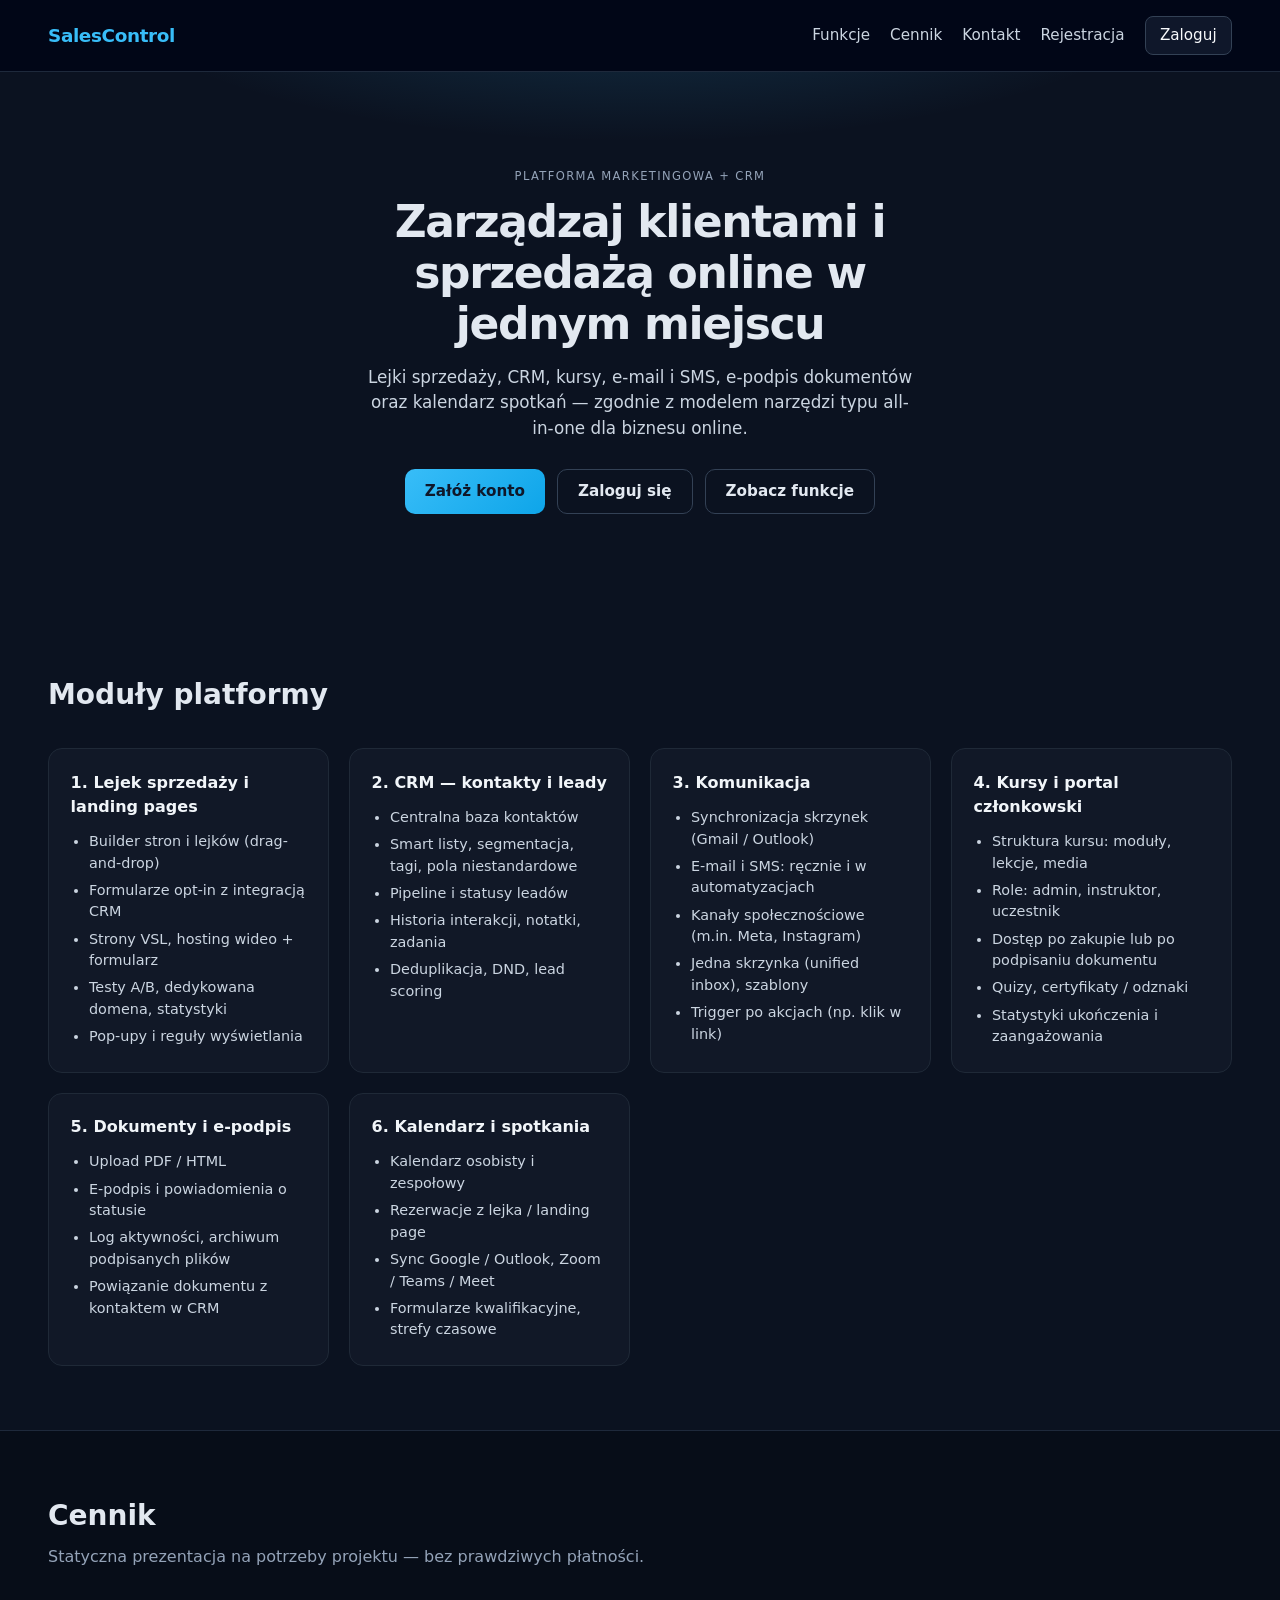
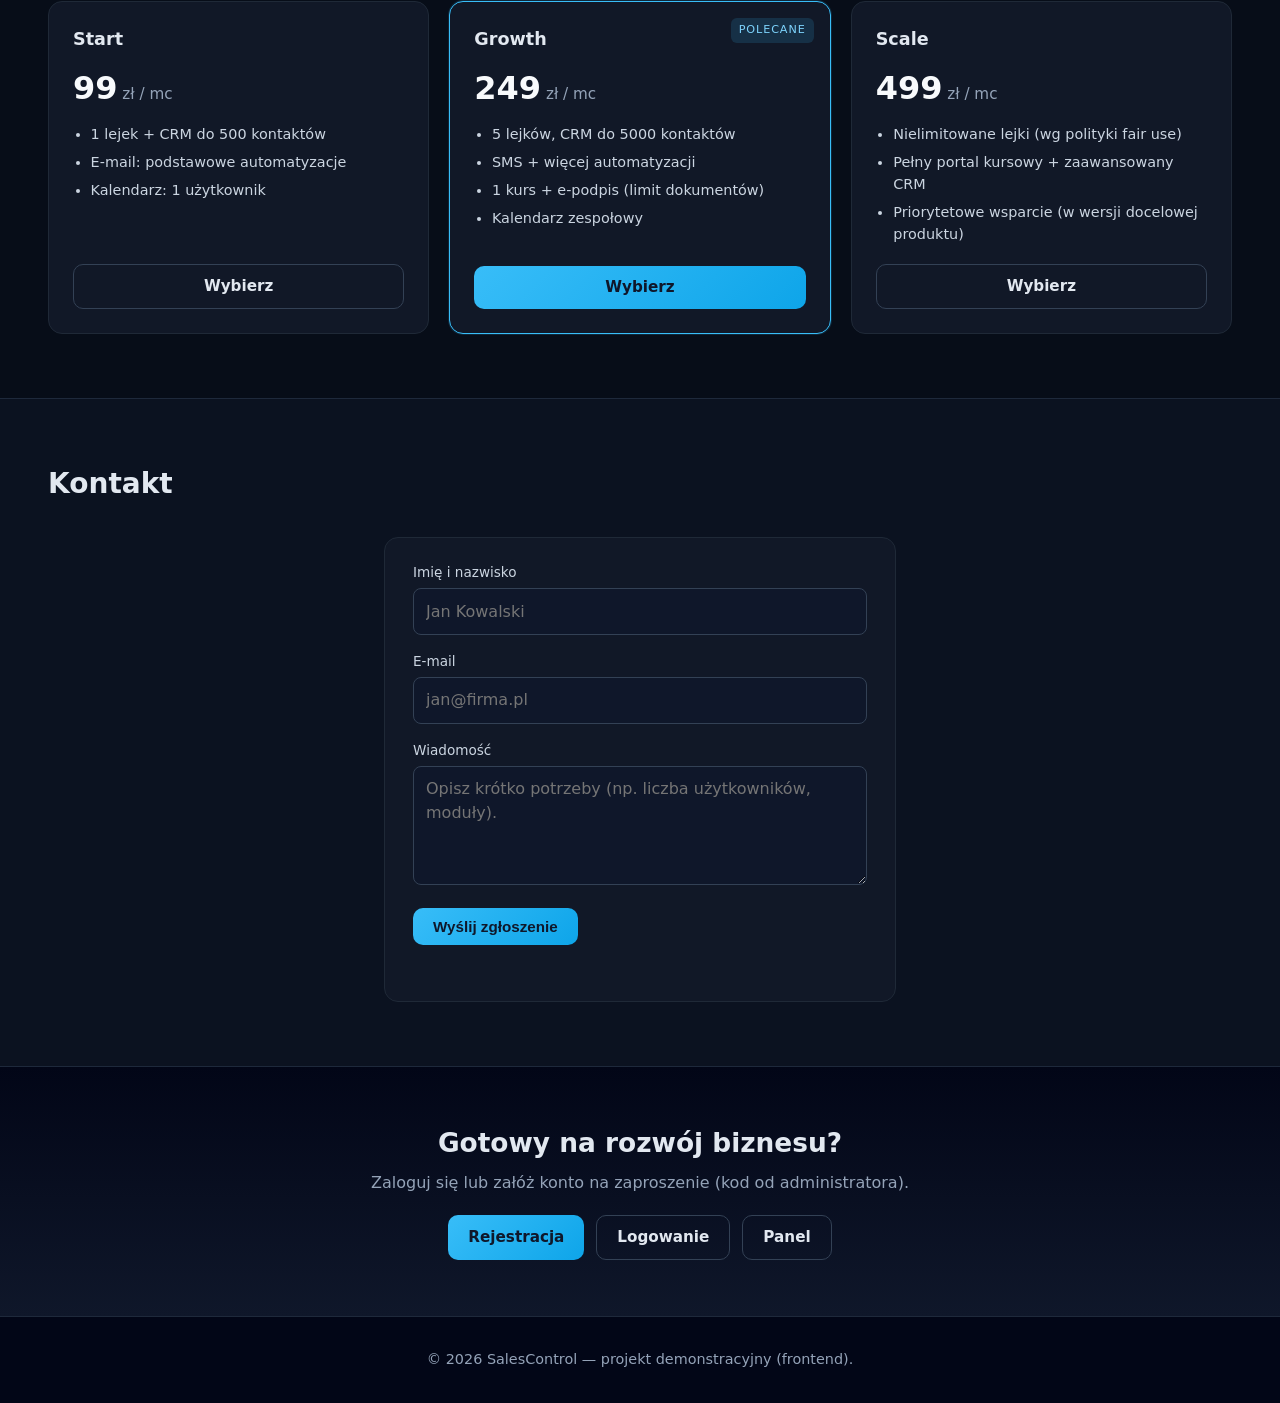
==== commit fe69f3bc: "Add files via upload" ====
--- a/index.html
+++ b/index.html
@@ -167,7 +167,7 @@
         <section class="cta-band">
             <div class="cta-inner">
                 <h2>Gotowy na rozwój biznesu?</h2>
-                <p>Zarejestruj konto demo, zaloguj się i zobacz szkic panelu aplikacji.</p>
+                <p>Zaloguj się lub załóż konto na zaproszenie (kod od administratora).</p>
                 <div class="hero-actions">
                     <a class="btn btn-primary" href="rejestracja.html">Rejestracja</a>
                     <a class="btn btn-ghost" href="logowanie.html?next=panel.html">Logowanie</a>
@@ -183,6 +183,7 @@
     </footer>
 
     <script src="auth.js"></script>
-    <script src="script.js"></script>
+    <script src="messages.js?v=1"></script>
+    <script src="script.js?v=2"></script>
 </body>
 </html>
--- a/style.css
+++ b/style.css
@@ -603,7 +603,7 @@
 }
 
 .inbox-item {
-    padding: 0.85rem 1rem;
+    padding: 0;
     border-bottom: 1px solid #1f2937;
     background: #111827;
     font-size: 0.9rem;
@@ -611,6 +611,180 @@
 
 .inbox-item:last-child {
     border-bottom: none;
+}
+
+.inbox-item-btn {
+    display: block;
+    width: 100%;
+    padding: 0.85rem 1rem;
+    border: 0;
+    background: transparent;
+    color: inherit;
+    font: inherit;
+    text-align: left;
+    cursor: pointer;
+}
+
+.inbox-item-btn:hover {
+    background: rgba(15, 23, 42, 0.55);
+}
+
+.inbox-item-unread {
+    background: rgba(56, 189, 248, 0.06);
+}
+
+.inbox-item-unread .inbox-item-btn {
+    font-weight: 500;
+}
+
+.inbox-empty {
+    padding: 0.85rem 1rem !important;
+}
+
+.inbox-channel-form {
+    color: #7dd3fc;
+}
+
+.inbox-unread-badge {
+    display: inline-block;
+    margin-left: 0.5rem;
+    padding: 0.1rem 0.45rem;
+    border-radius: 999px;
+    background: rgba(56, 189, 248, 0.18);
+    color: #7dd3fc;
+    font-size: 0.72rem;
+    font-weight: 700;
+    text-transform: uppercase;
+    letter-spacing: 0.04em;
+}
+
+.inbox-detail-dialog {
+    max-width: min(560px, 94vw);
+}
+
+.inbox-detail-meta {
+    display: grid;
+    gap: 0.5rem;
+    margin-bottom: 0.85rem;
+}
+
+.inbox-detail-row {
+    font-size: 0.92rem;
+    line-height: 1.45;
+}
+
+.inbox-detail-body {
+    margin: 0 0 1rem;
+    padding: 0.95rem 1rem;
+    border: 1px solid #1f2937;
+    border-radius: 10px;
+    background: #020617;
+    color: #cbd5e1;
+    font-size: 0.9rem;
+    line-height: 1.5;
+    white-space: pre-wrap;
+}
+
+.inbox-reply-status {
+    min-height: 1.25rem;
+    margin: 0 0 0.75rem;
+    font-size: 0.85rem;
+}
+
+.panel-toolbar {
+    display: flex;
+    flex-wrap: wrap;
+    align-items: flex-end;
+    gap: 0.65rem 1rem;
+    margin-bottom: 0.85rem;
+}
+
+.panel-filter {
+    display: flex;
+    flex-direction: column;
+    gap: 0.3rem;
+    font-size: 0.82rem;
+    color: #94a3b8;
+    min-width: 10rem;
+}
+
+.panel-filter input[type="search"],
+.panel-filter select {
+    font: inherit;
+    padding: 0.5rem 0.65rem;
+    border-radius: 8px;
+    border: 1px solid #334155;
+    background: #020617;
+    color: #f8fafc;
+    min-width: 12rem;
+}
+
+.panel-filter-check {
+    flex-direction: row;
+    align-items: center;
+    min-width: auto;
+    padding-bottom: 0.45rem;
+    color: #cbd5e1;
+    cursor: pointer;
+}
+
+.panel-filter-check input {
+    margin: 0;
+}
+
+.sr-only {
+    position: absolute;
+    width: 1px;
+    height: 1px;
+    padding: 0;
+    margin: -1px;
+    overflow: hidden;
+    clip: rect(0, 0, 0, 0);
+    white-space: nowrap;
+    border: 0;
+}
+
+.crm-links-heading {
+    margin: 0 0 0.45rem;
+    font-size: 0.78rem;
+    font-weight: 600;
+    color: #94a3b8;
+    text-transform: uppercase;
+    letter-spacing: 0.04em;
+}
+
+.crm-detail-links {
+    margin-bottom: 0.85rem;
+}
+
+.crm-links-list {
+    list-style: none;
+    margin: 0;
+    padding: 0;
+    display: grid;
+    gap: 0.35rem;
+}
+
+.crm-links-list a,
+.link-btn {
+    color: #7dd3fc;
+    background: none;
+    border: 0;
+    padding: 0;
+    font: inherit;
+    cursor: pointer;
+    text-decoration: underline;
+    text-underline-offset: 2px;
+}
+
+.crm-links-list a:hover,
+.link-btn:hover {
+    color: #bae6fd;
+}
+
+.doc-crm-link {
+    display: inline-block;
+    margin-left: 0.35rem;
 }
 
 .inbox-channel {
@@ -1191,9 +1365,137 @@
 }
 
 .funnels-actions {
+    display: flex;
+    flex-wrap: wrap;
+    justify-content: flex-end;
+    gap: 0.35rem;
+    min-width: 9.5rem;
     text-align: right;
     white-space: nowrap;
-    width: 1%;
+}
+
+.funnels-actions-col {
+    text-align: right;
+    width: 9.5rem;
+}
+
+.crm-actions {
+    display: flex;
+    flex-wrap: wrap;
+    justify-content: flex-end;
+    gap: 0.35rem;
+    min-width: 14.5rem;
+    text-align: right;
+    white-space: nowrap;
+}
+
+.crm-actions-col {
+    text-align: right;
+    width: 14.5rem;
+}
+
+.crm-empty-row {
+    padding: 1rem 0.85rem !important;
+    font-size: 0.9rem;
+}
+
+.crm-detail-dialog {
+    max-width: min(560px, 94vw);
+}
+
+.crm-detail-meta {
+    display: grid;
+    gap: 0.55rem;
+    margin-bottom: 0.85rem;
+}
+
+.crm-detail-row {
+    font-size: 0.92rem;
+    line-height: 1.45;
+}
+
+.crm-detail-tags {
+    display: flex;
+    flex-wrap: wrap;
+    gap: 0.35rem;
+}
+
+.crm-tag-chip {
+    display: inline-block;
+    padding: 0.15rem 0.55rem;
+    border-radius: 999px;
+    background: rgba(56, 189, 248, 0.12);
+    color: #7dd3fc;
+    font-size: 0.78rem;
+    font-weight: 600;
+}
+
+.crm-detail-notes {
+    margin: 0 0 1rem;
+    padding: 0.95rem 1rem;
+    border: 1px solid #1f2937;
+    border-radius: 10px;
+    background: #020617;
+    color: #cbd5e1;
+    font-size: 0.9rem;
+    line-height: 1.5;
+    white-space: pre-wrap;
+}
+
+.documents-actions {
+    display: flex;
+    flex-wrap: wrap;
+    justify-content: flex-end;
+    gap: 0.35rem;
+    min-width: 15.5rem;
+    text-align: right;
+    white-space: nowrap;
+}
+
+.documents-actions-col {
+    text-align: right;
+    width: 15.5rem;
+}
+
+.doc-status-name {
+    margin: 0 0 0.75rem;
+    font-size: 0.88rem;
+}
+
+.documents-empty-row {
+    padding: 1rem 0.85rem !important;
+    font-size: 0.9rem;
+}
+
+.doc-viewer-dialog {
+    max-width: min(680px, 94vw);
+}
+
+.doc-viewer-meta {
+    display: flex;
+    flex-wrap: wrap;
+    align-items: center;
+    gap: 0.5rem 1rem;
+    margin-bottom: 0.85rem;
+}
+
+.doc-viewer-meta-item {
+    font-size: 0.88rem;
+}
+
+.doc-viewer-preview {
+    margin: 0 0 1rem;
+    padding: 1rem 1.1rem;
+    max-height: min(52vh, 420px);
+    overflow-y: auto;
+    border: 1px solid #1f2937;
+    border-radius: 10px;
+    background: #020617;
+    color: #e2e8f0;
+    font-size: 0.9rem;
+    line-height: 1.55;
+    white-space: pre-wrap;
+    font-family: "Segoe UI", system-ui, sans-serif;
 }
 
 .funnels-empty-row {
